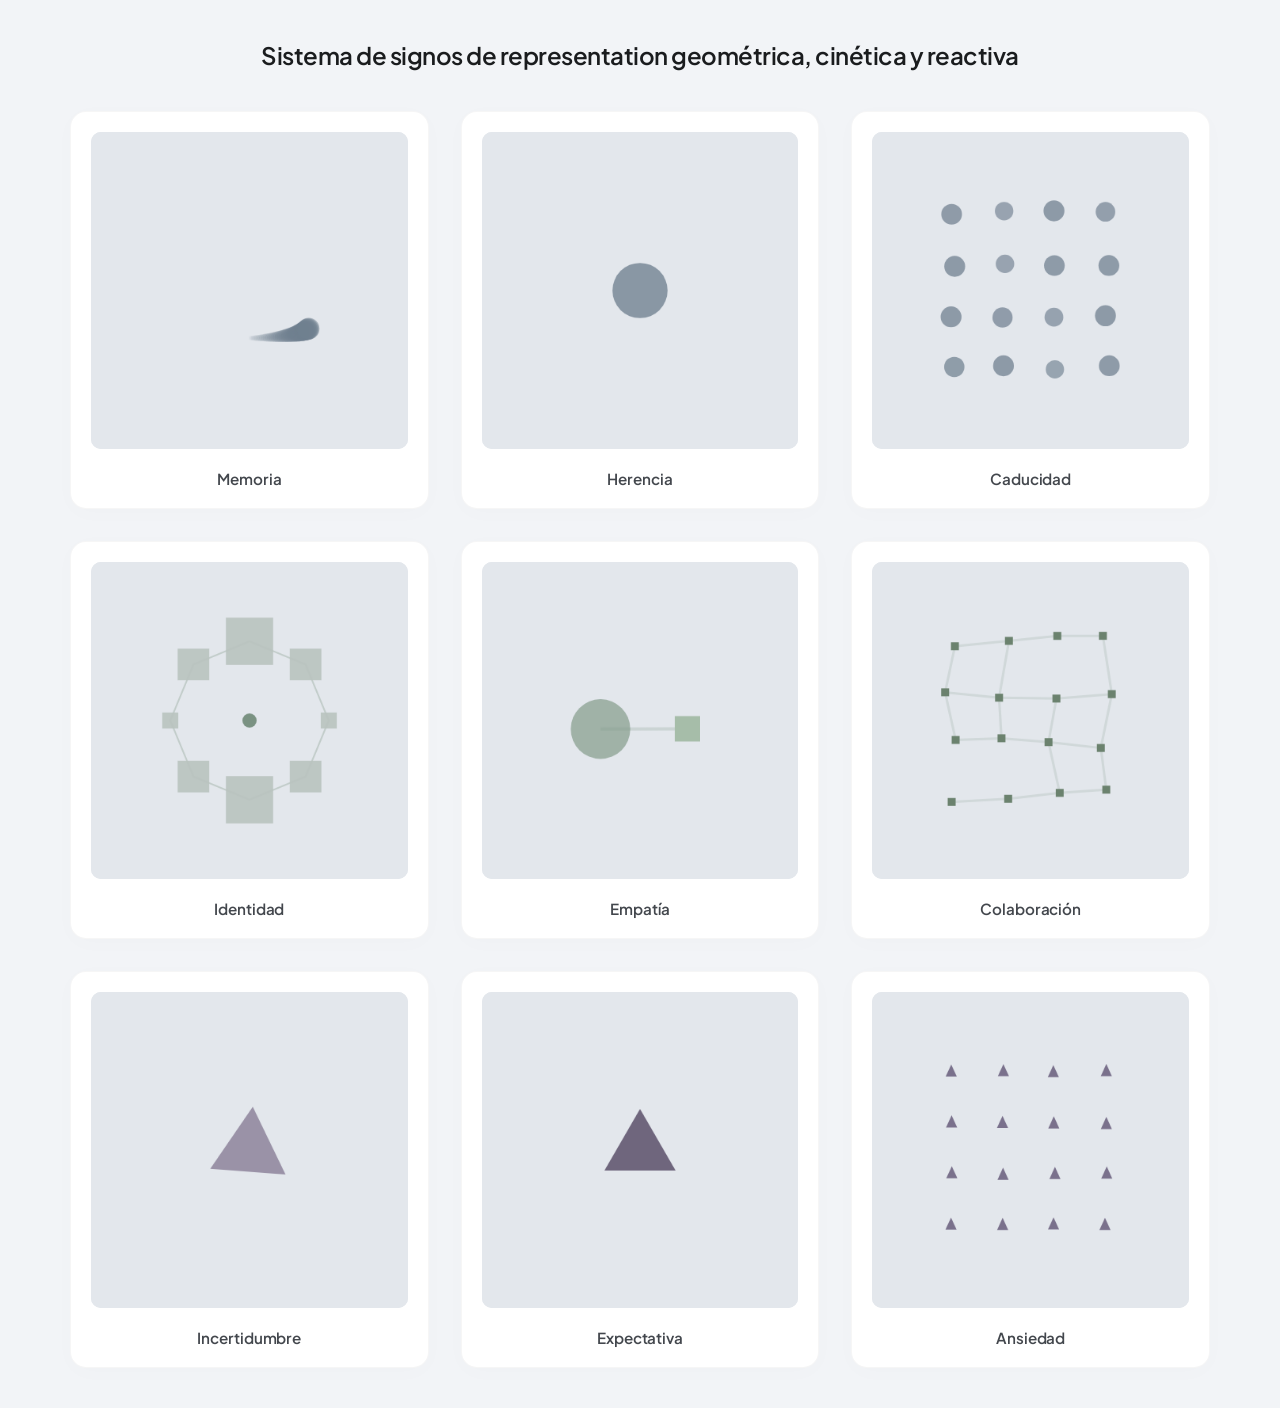
==== index.html @ e648d9f1 "Rename TP2_06-7_GRUPO4.html to index.html" ====
<!DOCTYPE html>
<html lang="es">
<head>
    <meta charset="UTF-8">
    <meta name="viewport" content="width=device-width, initial-scale=1.0">
    <title>TP2 - Sistema de Signos Reactivos</title>
    <link rel="preconnect" href="https://fonts.googleapis.com">
    <link rel="preconnect" href="https://fonts.gstatic.com" crossorigin>
    <link href="https://fonts.googleapis.com/css2?family=Plus+Jakarta+Sans:wght@400;600&display=swap" rel="stylesheet">
    <style>
        /* ==============================================================
           ZONA DE EDICIÓN CSS: COLORES DE FONDO Y DISEÑO GENERAL
           ============================================================== */
        * {
            box-sizing: border-box;
            margin: 0;
            padding: 0;
        }
        body {
            background-color: #f2f4f7; 
            color: #2e3136;
            font-family: 'Plus Jakarta Sans', sans-serif;
            display: flex;
            flex-direction: column;
            align-items: center;
            justify-content: center;
            min-height: 100vh;
            padding: 40px 20px;
        }
        header {
            text-align: center;
            margin-bottom: 40px;
            max-width: 800px;
        }
        h1 {
            font-size: 1.5rem;
            font-weight: 600;
            letter-spacing: -0.5px;
            color: #1a1c1e; 
            line-height: 1.3;
        }
        
        .system-grid {
            display: grid;
            grid-template-columns: repeat(3, 1fr);
            gap: 32px;
            max-width: 1140px;
            width: 100%;
        }
        
        .interface-card {
            background-color: #ffffff; 
            border-radius: 16px;
            padding: 20px;
            box-shadow: 0 4px 24px rgba(32, 35, 38, 0.015);
            border: 1px solid rgba(32, 35, 38, 0.04);
            display: flex;
            flex-direction: column;
            gap: 16px;
            transition: transform 0.4s cubic-bezier(0.16, 1, 0.3, 1), box-shadow 0.4s ease;
        }

        .interface-card:hover {
            transform: translateY(-4px);
            box-shadow: 0 12px 32px rgba(32, 35, 38, 0.04);
        }
        
        .canvas-container {
            width: 100%;
            aspect-ratio: 1 / 1;
            border-radius: 10px;
            overflow: hidden;
            background-color: #e3e7ec; 
            position: relative;
        }
        canvas {
            width: 100%;
            height: 100%;
            display: block;
            cursor: crosshair;
            touch-action: none; 
        }
        
        .info {
            display: flex;
            flex-direction: column;
            text-align: center;
            padding-top: 4px;
        }
        .concept-title {
            font-size: 0.95rem;
            font-weight: 600;
            color: #43474d;
            letter-spacing: -0.1px;
        }

        @media (max-width: 900px) {
            body { padding: 20px 10px; }
            header { margin-bottom: 25px; }
            h1 { font-size: 1.25rem; }
            .system-grid {
                grid-template-columns: 1fr;
                gap: 24px;
                max-width: 450px;
            }
        }
    </style>
</head>
<body>

    <header>
        <h1>Sistema de signos de representation geométrica, cinética y reactiva</h1>
    </header>

    <div class="system-grid">
        <div class="interface-card">
            <div class="canvas-container"><canvas id="canvas-memoria"></canvas></div>
            <div class="info"><span class="concept-title">Memoria</span></div>
        </div>
        <div class="interface-card">
            <div class="canvas-container"><canvas id="canvas-herencia"></canvas></div>
            <div class="info"><span class="concept-title">Herencia</span></div>
        </div>
        <div class="interface-card">
            <div class="canvas-container"><canvas id="canvas-caducidad"></canvas></div>
            <div class="info"><span class="concept-title">Caducidad</span></div>
        </div>

        <div class="interface-card">
            <div class="canvas-container"><canvas id="canvas-identidad"></canvas></div>
            <div class="info"><span class="concept-title">Identidad</span></div>
        </div>
        <div class="interface-card">
            <div class="canvas-container"><canvas id="canvas-empatia"></canvas></div>
            <div class="info"><span class="concept-title">Empatía</span></div>
        </div>
        <div class="interface-card">
            <div class="canvas-container"><canvas id="canvas-colaboracion"></canvas></div>
            <div class="info"><span class="concept-title">Colaboración</span></div>
        </div>

        <div class="interface-card">
            <div class="canvas-container"><canvas id="canvas-incertidumbre"></canvas></div>
            <div class="info"><span class="concept-title">Incertidumbre</span></div>
        </div>
        <div class="interface-card">
            <div class="canvas-container"><canvas id="canvas-expectativa"></canvas></div>
            <div class="info"><span class="concept-title">Expectativa</span></div>
        </div>
        <div class="interface-card">
            <div class="canvas-container"><canvas id="canvas-ansiedad"></canvas></div>
            <div class="info"><span class="concept-title">Ansiedad</span></div>
        </div>
    </div>

    <script>
        const lerp = (start, end, amt) => (1 - amt) * start + amt * end;

        const initCanvas = (id, drawFn, setupFn = null, customClickFn = null) => {
            const canvas = document.getElementById(id);
            const ctx = canvas.getContext('2d');
            const size = 400;
            canvas.width = size;
            canvas.height = size;

            let mouse = { x: size/2, y: size/2, targetX: size/2, targetY: size/2, isDown: false, inside: false };

            const updateCoordinates = (clientX, clientY) => {
                const rect = canvas.getBoundingClientRect();
                mouse.targetX = (clientX - rect.left) * (size / rect.width);
                mouse.targetY = (clientY - rect.top) * (size / rect.height);
            };

            canvas.addEventListener('mousemove', (e) => { updateCoordinates(e.clientX, e.clientY); mouse.inside = true; });
            canvas.addEventListener('mouseenter', () => mouse.inside = true);
            canvas.addEventListener('mouseleave', () => { mouse.inside = false; mouse.isDown = false; });
            
            canvas.addEventListener('mousedown', () => { mouse.isDown = true; if (customClickFn) customClickFn(); });
            canvas.addEventListener('mouseup', () => mouse.isDown = false);

            canvas.addEventListener('touchmove', (e) => {
                if(e.touches.length > 0) { updateCoordinates(e.touches[0].clientX, e.touches[0].clientY); mouse.inside = true; }
                if (e.cancelable) e.preventDefault(); 
            }, {passive: false});

            canvas.addEventListener('touchstart', (e) => {
                mouse.isDown = true; mouse.inside = true;
                if(e.touches.length > 0) updateCoordinates(e.touches[0].clientX, e.touches[0].clientY);
                if (customClickFn) customClickFn();
                if (e.cancelable) e.preventDefault(); 
            }, {passive: false});

            canvas.addEventListener('touchend', () => { mouse.isDown = false; mouse.inside = false; });

            if (setupFn) setupFn();

            let time = 0;
            function tick() {
                time += 0.02;
                mouse.x = lerp(mouse.x, mouse.targetX, 0.1);
                mouse.y = lerp(mouse.y, mouse.targetY, 0.1);

                ctx.fillStyle = '#e3e7ec'; 
                ctx.fillRect(0, 0, size, size);

                drawFn(ctx, size, mouse, time);
                requestAnimationFrame(tick);
            }
            tick();
        };

        const drawSolidTriangle = (ctx, x, y, r, rotation, scaleW = 1, scaleH = 1) => {
            ctx.save(); ctx.translate(x, y); ctx.rotate(rotation); ctx.beginPath();
            ctx.moveTo(0, -r * scaleH); ctx.lineTo(r * 0.866 * scaleW, r * 0.5 * scaleH); ctx.lineTo(-r * 0.866 * scaleW, r * 0.5 * scaleH);
            ctx.closePath(); ctx.fill(); ctx.restore();
        };

        // ==============================================================
        // SUBSISTEMA 1 (CÍRCULOS)
        // ==============================================================

        let memHistory = [];
        initCanvas('canvas-memoria', (ctx, size, mouse, time) => {
            let activeX = mouse.inside ? mouse.x : size/2 + Math.sin(time * 1.5) * 80;
            let activeY = mouse.inside ? mouse.y : size/2 + Math.cos(time * 0.8) * 60;
            memHistory.push({x: activeX, y: activeY, age: 0});
            memHistory.forEach((p) => {
                p.age++;
                let lifeRatio = 1 - p.age / 50;
                if (lifeRatio > 0) {
                    ctx.fillStyle = `rgba(112, 128, 144, ${lifeRatio * 0.55})`;
                    ctx.beginPath(); ctx.arc(p.x, p.y, lifeRatio * 14, 0, Math.PI * 2); ctx.fill();
                }
            });
            memHistory = memHistory.filter(p => p.age < 50);
        });

        let herenciaLayers = 1; let herenciaTimer = 600; let layerOpacities = [1, 1, 1, 1, 1, 1];
        initCanvas('canvas-herencia', (ctx, size, mouse, time) => {
            let speedFactor = mouse.inside ? 2.5 : 1;
            if (herenciaLayers > 1) {
                herenciaTimer--;
                if (herenciaTimer <= 0) {
                    let topLayerIdx = herenciaLayers - 1;
                    layerOpacities[topLayerIdx] -= 0.0166; 
                    if (layerOpacities[topLayerIdx] <= 0) { layerOpacities[topLayerIdx] = 1; herenciaLayers--; }
                }
            }
            for(let i = herenciaLayers; i > 0; i--) {
                let wavePulse = Math.sin(time * 1.5 * speedFactor + i) * 6;
                let currentRadius = 30 + (i - 1) * 26 + wavePulse;
                let currentOpacity = (0.13 * (7 - i)) * layerOpacities[i - 1];
                ctx.fillStyle = `rgba(112, 128, 144, ${Math.max(0, currentOpacity)})`;
                ctx.beginPath(); ctx.arc(size/2, size/2, Math.max(0, currentRadius), 0, Math.PI * 2); ctx.fill();
            }
        }, null, () => {
            if (herenciaLayers < 6) { layerOpacities[herenciaLayers] = 1; herenciaLayers++; }
            herenciaTimer = 600;
        });

        let cadNodes = [];
        initCanvas('canvas-caducidad', (ctx, size, mouse, time) => {
            cadNodes.forEach((p, idx) => {
                let maxBaseSize = 13; let targetSize = maxBaseSize;
                let floatX = Math.sin(time * 0.6 + p.seedX) * 2.5; let floatY = Math.cos(time * 0.5 + p.seedY) * 2.5;
                let idlePulse = Math.sin(time * 0.4 + idx) * 1.5;
                let renderX = p.ox + floatX; let renderY = p.oy + floatY;

                if (mouse.inside) {
                    let distance = Math.sqrt((mouse.x - renderX)**2 + (mouse.y - renderY)**2);
                    if (distance < 55) { targetSize = lerp(0, maxBaseSize + idlePulse, distance / 55); } 
                    else { targetSize = maxBaseSize + idlePulse; }
                } else { targetSize = maxBaseSize + idlePulse; }
                
                let isGrowing = targetSize > p.currentSize;
                p.currentSize = lerp(p.currentSize, targetSize, isGrowing ? 0.0035 : 0.2);
                
                if (p.currentSize > 0.1) {
                    ctx.fillStyle = `rgba(112, 128, 144, ${(p.currentSize / (maxBaseSize + 2)) * 0.85})`;
                    ctx.beginPath(); ctx.arc(renderX, renderY, Math.max(0, p.currentSize), 0, Math.PI * 2); ctx.fill();
                }
            });
        }, () => {
            // Modificado: Se recalcularon los offsets de inicio a 102px y espaciados de 65px para centrar el 4x4
            for(let x = 0; x < 4; x++) {
                for(let y = 0; y < 4; y++) { 
                    cadNodes.push({ ox: 102 + x * 65, oy: 102 + y * 65, currentSize: 13, seedX: Math.random() * 100, seedY: Math.random() * 100 }); 
                }
            }
        });

        // ==============================================================
        // SUBSISTEMA 2 (CUADRADOS)
        // ==============================================================

        // Tu código de Identidad se mantiene 100% idéntico a tu última versión fija
        let idCircleRadius = 9; 
        let idRingRadius = 100;
        let idLineAlpha = 0.35;
        let currentSquareSizes = [32, 32, 32, 32, 32, 32, 32, 32];

        initCanvas('canvas-identidad', (ctx, size, mouse, time) => {
            let targetRadius, targetRingRadius, targetLineAlpha;

            if (mouse.inside) {
                targetRadius = 48;         
                targetRingRadius = 88;     
                targetLineAlpha = 0.0;     
            } else {
                targetRadius = 9;          
                targetRingRadius = 100;    
                targetLineAlpha = 0.35;    
            }

            idCircleRadius = lerp(idCircleRadius, targetRadius, 0.1);
            idRingRadius = lerp(idRingRadius, targetRingRadius, 0.1);
            idLineAlpha = lerp(idLineAlpha, targetLineAlpha, 0.15);

            let nodes = [];
            for (let i = 0; i < 8; i++) {
                let angle = (i * Math.PI) / 4; 
                let nx = size / 2 + Math.cos(angle) * idRingRadius;
                let ny = size / 2 + Math.sin(angle) * idRingRadius;
                
                let targetSize = 10; 
                
                if (!mouse.inside) {
                    if (i === 2 || i === 6) {
                        targetSize = 60; 
                    } else if (i === 0 || i === 4) {
                        targetSize = 20; 
                    } else {
                        targetSize = 40; 
                    }
                }

                currentSquareSizes[i] = lerp(currentSquareSizes[i], targetSize, 0.1);
                nodes.push({ x: nx, y: ny, size: currentSquareSizes[i] });
            }

            if (idLineAlpha > 0.01) {
                ctx.strokeStyle = `rgba(132, 156, 139, ${idLineAlpha})`;
                ctx.lineWidth = 2;
                ctx.beginPath();
                ctx.moveTo(nodes[0].x, nodes[0].y);
                for (let i = 1; i < nodes.length; i++) {
                    ctx.lineTo(nodes[i].x, nodes[i].y);
                }
                ctx.closePath();
                ctx.stroke();
            }

            ctx.fillStyle = 'rgba(186, 196, 191, 0.9)';
            nodes.forEach(node => {
                ctx.fillRect(node.x - node.size / 2, node.y - node.size / 2, node.size, node.size);
            });

            ctx.fillStyle = '#7a9282';
            ctx.beginPath();
            ctx.arc(size / 2, size / 2, idCircleRadius, 0, Math.PI * 2);
            ctx.fill();
        });

        initCanvas('canvas-empatia', (ctx, size, mouse, time) => {
            let p1 = { x: 150, y: 200 + Math.sin(time)*15 }; let p2 = mouse.inside ? { x: mouse.x, y: mouse.y } : { x: 260, y: 200 + Math.cos(time)*15 };
            let d = Math.sqrt((p2.x-p1.x)**2 + (p2.y-p1.y)**2); let closeness = Math.max(0, 1 - d / 150);
            ctx.fillStyle = 'rgba(132, 156, 139, 0.25)'; 
            ctx.save(); ctx.translate(p1.x, p1.y); ctx.rotate(Math.atan2(p2.y - p1.y, p2.x - p1.x)); ctx.fillRect(0, -2, d, 4); ctx.restore();
            let radius = 35 + closeness * 10; 
            ctx.fillStyle = `rgba(132, 156, 139, ${0.6 + closeness * 0.4})`;
            if (closeness > 0.55) { ctx.fillRect(p1.x - radius, p1.y - radius, radius * 2, radius * 2); } 
            else { ctx.beginPath(); ctx.arc(p1.x, p1.y, radius, 0, Math.PI * 2); ctx.fill(); }
            ctx.fillStyle = '#a6bda9'; ctx.fillRect(p2.x - 16, p2.y - 16, 32, 32);
        });

        let cNodes = Array.from({length: 16}, (_, i) => ({
            x: 100 + (i % 4) * 65, y: 100 + Math.floor(i / 4) * 65,
            ox: 100 + (i % 4) * 65, oy: 100 + Math.floor(i / 4) * 65
        }));
        initCanvas('canvas-colaboracion', (ctx, size, mouse, time) => {
            cNodes.forEach((p, i) => {
                let autoX = p.ox + Math.sin(time + i) * 8; let autoY = p.oy + Math.cos(time + i) * 8;
                if (mouse.inside) {
                    let d = Math.sqrt((mouse.x - p.x)**2 + (mouse.y - p.y)**2);
                    if(d < 80) { p.x = lerp(p.x, mouse.x, 0.07); p.y = lerp(p.y, mouse.y, 0.07); } 
                    else { p.x = lerp(p.x, autoX, 0.1); p.y = lerp(p.y, autoY, 0.1); }
                } else { p.x = lerp(p.x, autoX, 0.1); p.y = lerp(p.y, autoY, 0.1); }
            });
            ctx.fillStyle = 'rgba(132, 156, 139, 0.2)';
            for(let i=0; i<cNodes.length; i++) {
                for(let j=i+1; j<cNodes.length; j++) {
                    let dx = cNodes[j].x - cNodes[i].x; let dy = cNodes[j].y - cNodes[i].y;
                    let d = Math.sqrt(dx*dx + dy*dy);
                    if(d < 75) {
                        ctx.save(); ctx.translate(cNodes[i].x, cNodes[i].y); ctx.rotate(Math.atan2(dy, dx));
                        ctx.fillRect(0, -1.5, d, 3); ctx.restore();
                    }
                }
            }
            cNodes.forEach(p => { ctx.fillStyle = '#6b826e'; ctx.fillRect(p.x - 5, p.y - 5, 10, 10); });
        });

        // ==============================================================
        // SUBSISTEMA 3 (TRIÁNGULOS)
        // ==============================================================

        let clones = [];
        const baseOffsets = [
            {x: -45, y: -45, rot: 0.4},  {x: 45, y: -45, rot: -0.7},
            {x: -45, y: 45, rot: 1.2},   {x: 45, y: 45, rot: -1.5},
            {x: -75, y: 0, rot: 2.1},    {x: 75, y: 0, rot: -2.4},
            {x: 0, y: -75, rot: 0.9},    {x: 0, y: 75, rot: -1.1},
            {x: -30, y: -80, rot: -0.3}, {x: 30, y: 80, rot: 1.7},
            {x: -80, y: 30, rot: -2.0},  {x: 80, y: -30, rot: 0.6},
            {x: -110, y: -40, rot: -1.4}, {x: 110, y: 40, rot: 0.8},
            {x: -40, y: -110, rot: 2.5},  {x: 40, y: 110, rot: -2.2},
            {x: -90, y: -90, rot: -0.5},  {x: 90, y: 90, rot: 1.3},
            {x: -100, y: 70, rot: -1.9},  {x: 100, y: -70, rot: 0.2},
            {x: -130, y: 0, rot: 0.5},    {x: 130, y: 0, rot: -0.9},
            {x: 0, y: -130, rot: -1.3},   {x: 0, y: 130, rot: 2.3}
        ];
        let centerPos = { x: 200, y: 200, rot: 0, opacity: 0.85 };

        initCanvas('canvas-incertidumbre', (ctx, size, mouse, time) => {
            if (clones.length === 0) {
                baseOffsets.forEach(off => {
                    clones.push({ x: size/2, y: size/2, targetX: size/2, targetY: size/2, baseRot: off.rot, currentRot: 0, scale: 1, opacity: 0 });
                });
            }

            clones.forEach((c, idx) => {
                let targetX, targetY, targetRot, targetOpa, targetScale;
                let glitchX = 0, glitchY = 0;

                if (mouse.inside) {
                    targetX = size/2 + baseOffsets[idx].x;
                    targetY = size/2 + baseOffsets[idx].y;
                    targetRot = c.baseRot + (time * 0.02 * (idx % 2 === 0 ? 1 : -1));
                    targetOpa = 0.42; 
                    targetScale = 1;

                    if (mouse.isDown && Math.random() < 0.3) {
                        glitchX = (Math.random() - 0.5) * 35;
                        glitchY = (Math.random() - 0.5) * 35;
                        targetScale = 0.35 + Math.random() * 0.95;
                        targetOpa = 0.05 + Math.random() * 0.5;
                    }
                } else {
                    targetX = size/2;
                    targetY = size/2;
                    targetRot = 0;
                    targetOpa = 0.0;
                    targetScale = 1;
                }

                c.x = lerp(c.x, targetX + glitchX, 0.12);
                c.y = lerp(c.y, targetY + glitchY, 0.12);
                c.currentRot = lerp(c.currentRot, targetRot, 0.1);
                c.opacity = lerp(c.opacity, targetOpa, 0.15);
                c.scale = lerp(c.scale, targetScale, 0.15);

                if (c.opacity > 0.01) {
                    ctx.fillStyle = `rgba(141, 132, 156, ${c.opacity})`;
                    drawSolidTriangle(ctx, c.x, c.y, 55 * c.scale, c.currentRot);
                }
            });

            let targetCenterOpa = mouse.inside ? 0.0 : 0.85;
            centerPos.opacity = lerp(centerPos.opacity, targetCenterOpa, mouse.inside ? 1.0 : 0.12);
            centerPos.rot = lerp(centerPos.rot, time * 0.12, 0.1);

            if (centerPos.opacity > 0.01) {
                ctx.fillStyle = `rgba(141, 132, 156, ${centerPos.opacity})`;
                drawSolidTriangle(ctx, size/2, size/2, 55, centerPos.rot);
            }
        });

        // 9. EXPECTATIVA (Asignado al canvas-expectativa en la posición 8)
        let expParticles = [];
        let expBaseScale = 1;
        let expTensionGrowth = 1.0; 

        initCanvas('canvas-expectativa', (ctx, size, mouse, time) => {
            let centerScale = 1;
            
            if (mouse.inside) {
                expTensionGrowth = Math.min(1.5, expTensionGrowth + 0.0018); 
                centerScale = mouse.isDown ? 1.35 : 1.0;
                
                if (Math.random() < 0.18) {
                    let angle = Math.random() * Math.PI * 2;
                    expParticles.push({ x: size/2 + Math.cos(angle) * 180, y: size/2 + Math.sin(angle) * 180, speed: mouse.isDown ? 6 : 3.2 });
                }
            } else {
                expTensionGrowth = Math.max(1.0, expTensionGrowth - 0.008);
            }
            
            expBaseScale = lerp(expBaseScale, centerScale, 0.15);

            ctx.fillStyle = 'rgba(141, 132, 156, 0.32)';
            expParticles.forEach((p) => {
                let dx = size/2 - p.x; let dy = size/2 - p.y; let d = Math.sqrt(dx*dx + dy*dy);
                if (d > 5) {
                    p.x += (dx / d) * p.speed; p.y += (dy / d) * p.speed;
                    drawSolidTriangle(ctx, p.x, p.y, 12, Math.atan2(dy, dx) + Math.PI/2, 0.25, 4.5);
                }
            });
            expParticles = expParticles.filter(p => Math.sqrt((size/2 - p.x)**2 + (size/2 - p.y)**2) > 15);

            let pulse = Math.sin(time * (mouse.inside ? 5 : 2)) * (mouse.inside ? 4 : 2);
            let finalRadius = (50 + pulse) * expBaseScale * expTensionGrowth;

            ctx.fillStyle = '#6f667d'; 
            drawSolidTriangle(ctx, size/2, size/2, finalRadius, 0);
        });

        // 8. ANSIEDAD (Asignado al canvas-ansiedad en la posición 9)
        let ansNodes = Array.from({length: 16}, (_, i) => ({
            x: 100 + (i % 4) * 65, y: 100 + Math.floor(i / 4) * 65,
            ox: 100 + (i % 4) * 65, oy: 100 + Math.floor(i / 4) * 65,
            vx: 0, vy: 0, angle: 0
        }));
        let anxietyChaosLines = [];

        initCanvas('canvas-ansiedad', (ctx, size, mouse, time) => {
            ansNodes.forEach((p, i) => {
                let targetSize, vibroX = 0, vibroY = 0;
                if (mouse.inside) {
                    p.vx += (Math.random() - 0.5) * 5; p.vy += (Math.random() - 0.5) * 5;
                    targetSize = mouse.isDown ? 7 : 14;
                    let dx = p.x - mouse.x; let dy = p.y - mouse.y;
                    let d = Math.sqrt(dx*dx + dy*dy);
                    if(d < 80) { p.vx += (dx / d) * 2.5; p.vy += (dy / d) * 2.5; }
                    p.x += p.vx; p.y += p.vy; p.vx *= 0.85; p.vy *= 0.85; p.angle += Math.sqrt(p.vx*p.vx + p.vy*p.vy) * 0.05;
                    if(p.x < 30 || p.x > size - 30) p.vx *= -1; if(p.y < 30 || p.y > size - 30) p.vy *= -1;
                } else {
                    p.x = lerp(p.x, p.ox, 0.12); p.y = lerp(p.y, p.oy, 0.12); p.vx = 0; p.vy = 0; p.angle = lerp(p.angle, 0, 0.1); targetSize = 14;
                    vibroX = (Math.random() - 0.5) * 3; vibroY = (Math.random() - 0.5) * 3;
                }
                ctx.fillStyle = '#7a718c'; ctx.save(); ctx.translate(p.x + vibroX, p.y + vibroY); ctx.rotate(p.angle); ctx.beginPath();
                ctx.moveTo(0, -targetSize * 0.6); ctx.lineTo(targetSize * 0.5, targetSize * 0.5); ctx.lineTo(-targetSize * 0.5, targetSize * 0.5);
                ctx.closePath(); ctx.fill(); ctx.restore();
            });

            if (mouse.inside) {
                if (Math.random() < 0.25) {
                    anxietyChaosLines.push({
                        x: Math.random() * size, y: Math.random() * size,
                        angle: Math.random() * Math.PI * 2,
                        speed: 8 + Math.random() * 6,
                        life: 1.0
                    });
                }
            }

            ctx.fillStyle = 'rgba(141, 132, 156, 0.25)';
            anxietyChaosLines.forEach(l => {
                l.x += Math.cos(l.angle) * l.speed;
                l.y += Math.sin(l.angle) * l.speed;
                l.life -= 0.03;
                drawSolidTriangle(ctx, l.x, l.y, 11 * l.life, l.angle + Math.PI/2, 0.28, 8.0);
            });
            anxietyChaosLines = anxietyChaosLines.filter(l => l.life > 0);
        });
    </script>
</body>
</html>
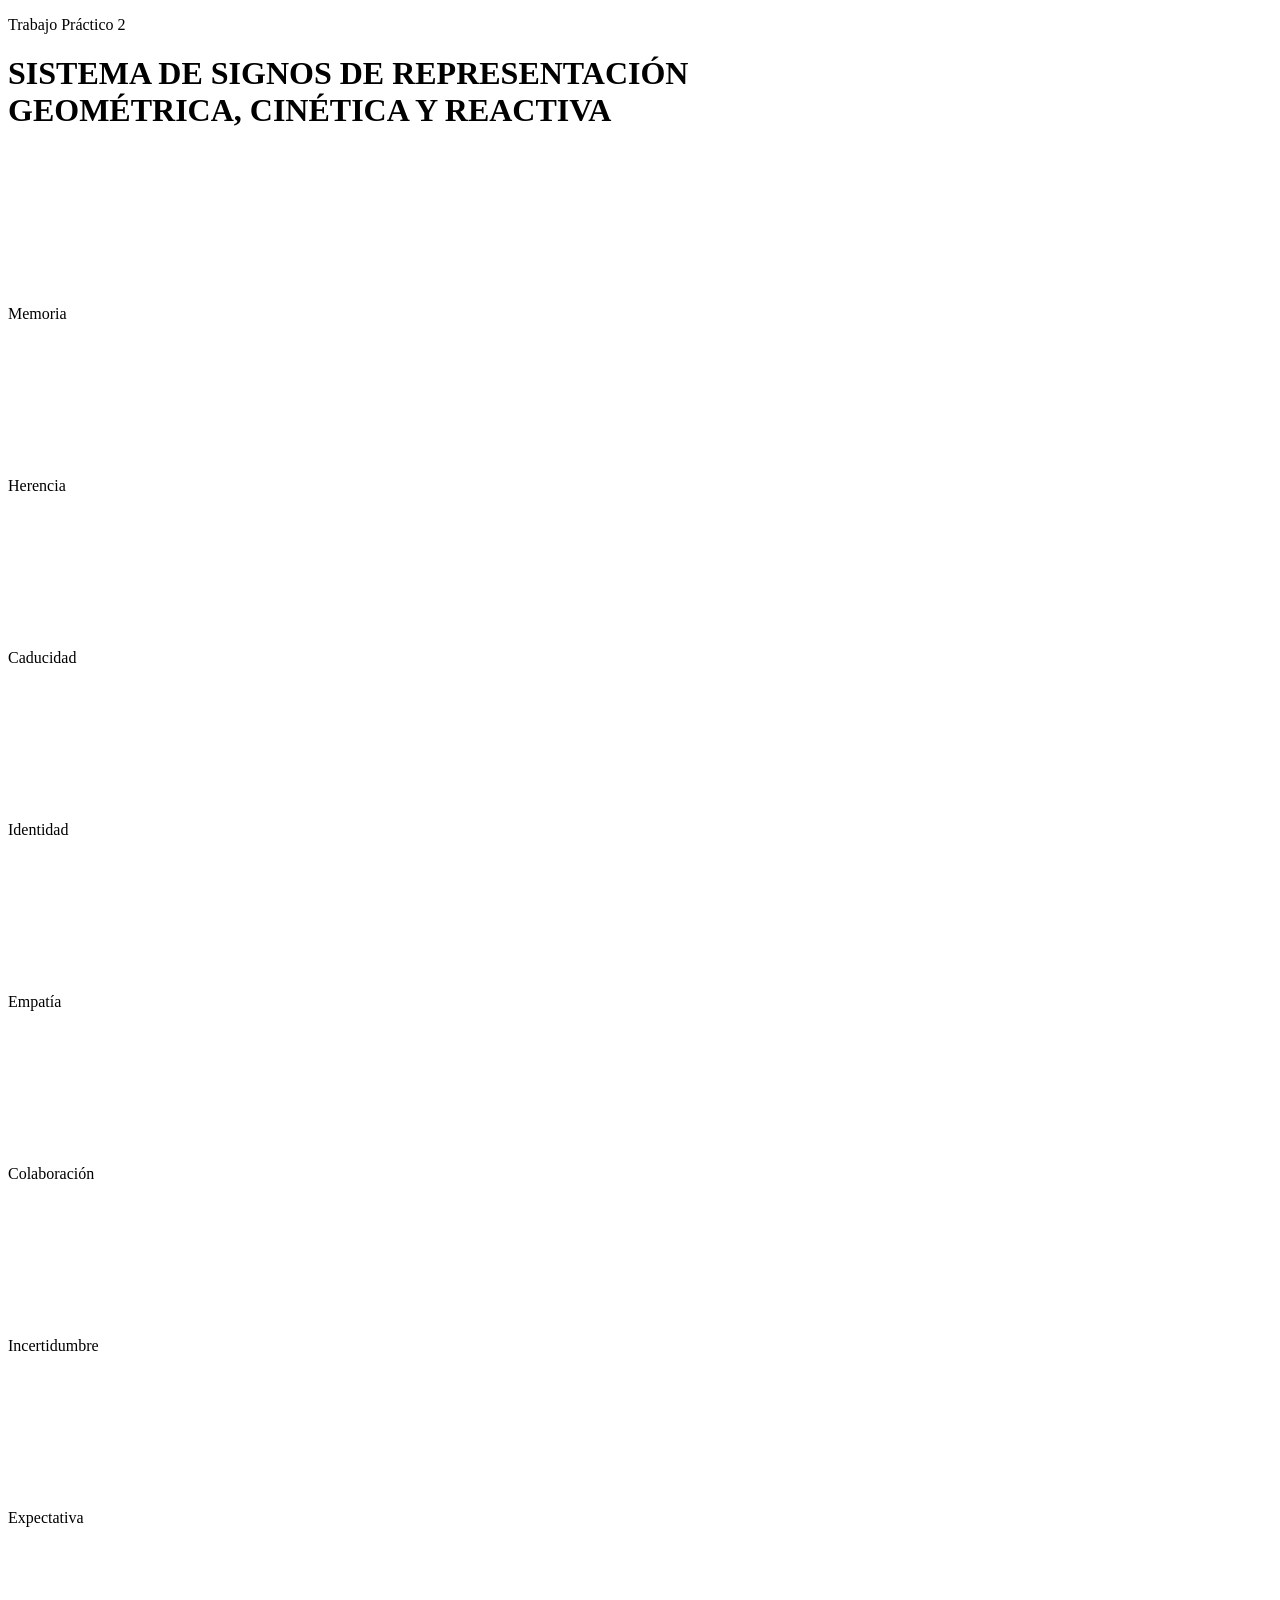
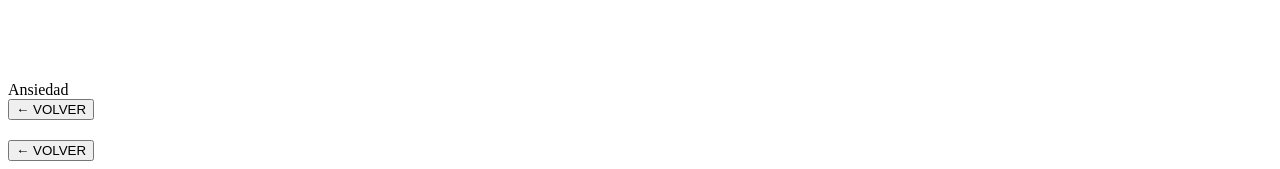
==== commit de94e6af: "Cambiar index.html Cambio de index para la clase del 24" ====
--- a/index.html
+++ b/index.html
@@ -6,113 +6,19 @@
     <title>TP2 - Sistema de Signos Reactivos</title>
     <link rel="preconnect" href="https://fonts.googleapis.com">
     <link rel="preconnect" href="https://fonts.gstatic.com" crossorigin>
-    <link href="https://fonts.googleapis.com/css2?family=Plus+Jakarta+Sans:wght@400;600&display=swap" rel="stylesheet">
-    <style>
-        /* ==============================================================
-           ZONA DE EDICIÓN CSS: COLORES DE FONDO Y DISEÑO GENERAL
-           ============================================================== */
-        * {
-            box-sizing: border-box;
-            margin: 0;
-            padding: 0;
-        }
-        body {
-            background-color: #f2f4f7; 
-            color: #2e3136;
-            font-family: 'Plus Jakarta Sans', sans-serif;
-            display: flex;
-            flex-direction: column;
-            align-items: center;
-            justify-content: center;
-            min-height: 100vh;
-            padding: 40px 20px;
-        }
-        header {
-            text-align: center;
-            margin-bottom: 40px;
-            max-width: 800px;
-        }
-        h1 {
-            font-size: 1.5rem;
-            font-weight: 600;
-            letter-spacing: -0.5px;
-            color: #1a1c1e; 
-            line-height: 1.3;
-        }
-        
-        .system-grid {
-            display: grid;
-            grid-template-columns: repeat(3, 1fr);
-            gap: 32px;
-            max-width: 1140px;
-            width: 100%;
-        }
-        
-        .interface-card {
-            background-color: #ffffff; 
-            border-radius: 16px;
-            padding: 20px;
-            box-shadow: 0 4px 24px rgba(32, 35, 38, 0.015);
-            border: 1px solid rgba(32, 35, 38, 0.04);
-            display: flex;
-            flex-direction: column;
-            gap: 16px;
-            transition: transform 0.4s cubic-bezier(0.16, 1, 0.3, 1), box-shadow 0.4s ease;
-        }
-
-        .interface-card:hover {
-            transform: translateY(-4px);
-            box-shadow: 0 12px 32px rgba(32, 35, 38, 0.04);
-        }
-        
-        .canvas-container {
-            width: 100%;
-            aspect-ratio: 1 / 1;
-            border-radius: 10px;
-            overflow: hidden;
-            background-color: #e3e7ec; 
-            position: relative;
-        }
-        canvas {
-            width: 100%;
-            height: 100%;
-            display: block;
-            cursor: crosshair;
-            touch-action: none; 
-        }
-        
-        .info {
-            display: flex;
-            flex-direction: column;
-            text-align: center;
-            padding-top: 4px;
-        }
-        .concept-title {
-            font-size: 0.95rem;
-            font-weight: 600;
-            color: #43474d;
-            letter-spacing: -0.1px;
-        }
-
-        @media (max-width: 900px) {
-            body { padding: 20px 10px; }
-            header { margin-bottom: 25px; }
-            h1 { font-size: 1.25rem; }
-            .system-grid {
-                grid-template-columns: 1fr;
-                gap: 24px;
-                max-width: 450px;
-            }
-        }
-    </style>
+    <!-- Fuente Montserrat en todos los pesos necesarios -->
+    <link href="https://fonts.googleapis.com/css2?family=Montserrat:wght@400;500;700;800;900&display=swap" rel="stylesheet">
+    <link rel="stylesheet" href="style.css">
 </head>
 <body>
 
     <header>
-        <h1>Sistema de signos de representation geométrica, cinética y reactiva</h1>
+        <p class="subtitle">Trabajo Práctico 2</p>
+        <h1>SISTEMA DE SIGNOS DE REPRESENTACIÓN<br>GEOMÉTRICA, CINÉTICA Y REACTIVA</h1>
     </header>
 
     <div class="system-grid">
+        <!-- Subsistema 1 -->
         <div class="interface-card">
             <div class="canvas-container"><canvas id="canvas-memoria"></canvas></div>
             <div class="info"><span class="concept-title">Memoria</span></div>
@@ -126,6 +32,7 @@
             <div class="info"><span class="concept-title">Caducidad</span></div>
         </div>
 
+        <!-- Subsistema 2 -->
         <div class="interface-card">
             <div class="canvas-container"><canvas id="canvas-identidad"></canvas></div>
             <div class="info"><span class="concept-title">Identidad</span></div>
@@ -139,6 +46,7 @@
             <div class="info"><span class="concept-title">Colaboración</span></div>
         </div>
 
+        <!-- Subsistema 3 -->
         <div class="interface-card">
             <div class="canvas-container"><canvas id="canvas-incertidumbre"></canvas></div>
             <div class="info"><span class="concept-title">Incertidumbre</span></div>
@@ -153,415 +61,27 @@
         </div>
     </div>
 
-    <script>
-        const lerp = (start, end, amt) => (1 - amt) * start + amt * end;
+    <!-- Vista Detalle (Overlay) -->
+    <div id="detail-overlay" class="hidden">
+        <div class="detail-content">
+            <!-- Botón de volver para PC (Arriba a la izquierda) -->
+            <button class="btn-volver desk-only">← VOLVER</button>
+            
+            <div class="detail-left">
+                <span id="detail-subsystem" class="tag"></span>
+                <h2 id="detail-title"></h2>
+                <p id="detail-desc"></p>
+            </div>
+            
+            <div class="detail-right" id="detail-canvas-container">
+                <!-- El canvas activo se va a mover acá temporalmente mediante el JS -->
+            </div>
 
-        const initCanvas = (id, drawFn, setupFn = null, customClickFn = null) => {
-            const canvas = document.getElementById(id);
-            const ctx = canvas.getContext('2d');
-            const size = 400;
-            canvas.width = size;
-            canvas.height = size;
+            <!-- Botón de volver para Celular (Abajo de todo) -->
+            <button class="btn-volver mob-only">← VOLVER</button>
+        </div>
+    </div>
 
-            let mouse = { x: size/2, y: size/2, targetX: size/2, targetY: size/2, isDown: false, inside: false };
-
-            const updateCoordinates = (clientX, clientY) => {
-                const rect = canvas.getBoundingClientRect();
-                mouse.targetX = (clientX - rect.left) * (size / rect.width);
-                mouse.targetY = (clientY - rect.top) * (size / rect.height);
-            };
-
-            canvas.addEventListener('mousemove', (e) => { updateCoordinates(e.clientX, e.clientY); mouse.inside = true; });
-            canvas.addEventListener('mouseenter', () => mouse.inside = true);
-            canvas.addEventListener('mouseleave', () => { mouse.inside = false; mouse.isDown = false; });
-            
-            canvas.addEventListener('mousedown', () => { mouse.isDown = true; if (customClickFn) customClickFn(); });
-            canvas.addEventListener('mouseup', () => mouse.isDown = false);
-
-            canvas.addEventListener('touchmove', (e) => {
-                if(e.touches.length > 0) { updateCoordinates(e.touches[0].clientX, e.touches[0].clientY); mouse.inside = true; }
-                if (e.cancelable) e.preventDefault(); 
-            }, {passive: false});
-
-            canvas.addEventListener('touchstart', (e) => {
-                mouse.isDown = true; mouse.inside = true;
-                if(e.touches.length > 0) updateCoordinates(e.touches[0].clientX, e.touches[0].clientY);
-                if (customClickFn) customClickFn();
-                if (e.cancelable) e.preventDefault(); 
-            }, {passive: false});
-
-            canvas.addEventListener('touchend', () => { mouse.isDown = false; mouse.inside = false; });
-
-            if (setupFn) setupFn();
-
-            let time = 0;
-            function tick() {
-                time += 0.02;
-                mouse.x = lerp(mouse.x, mouse.targetX, 0.1);
-                mouse.y = lerp(mouse.y, mouse.targetY, 0.1);
-
-                ctx.fillStyle = '#e3e7ec'; 
-                ctx.fillRect(0, 0, size, size);
-
-                drawFn(ctx, size, mouse, time);
-                requestAnimationFrame(tick);
-            }
-            tick();
-        };
-
-        const drawSolidTriangle = (ctx, x, y, r, rotation, scaleW = 1, scaleH = 1) => {
-            ctx.save(); ctx.translate(x, y); ctx.rotate(rotation); ctx.beginPath();
-            ctx.moveTo(0, -r * scaleH); ctx.lineTo(r * 0.866 * scaleW, r * 0.5 * scaleH); ctx.lineTo(-r * 0.866 * scaleW, r * 0.5 * scaleH);
-            ctx.closePath(); ctx.fill(); ctx.restore();
-        };
-
-        // ==============================================================
-        // SUBSISTEMA 1 (CÍRCULOS)
-        // ==============================================================
-
-        let memHistory = [];
-        initCanvas('canvas-memoria', (ctx, size, mouse, time) => {
-            let activeX = mouse.inside ? mouse.x : size/2 + Math.sin(time * 1.5) * 80;
-            let activeY = mouse.inside ? mouse.y : size/2 + Math.cos(time * 0.8) * 60;
-            memHistory.push({x: activeX, y: activeY, age: 0});
-            memHistory.forEach((p) => {
-                p.age++;
-                let lifeRatio = 1 - p.age / 50;
-                if (lifeRatio > 0) {
-                    ctx.fillStyle = `rgba(112, 128, 144, ${lifeRatio * 0.55})`;
-                    ctx.beginPath(); ctx.arc(p.x, p.y, lifeRatio * 14, 0, Math.PI * 2); ctx.fill();
-                }
-            });
-            memHistory = memHistory.filter(p => p.age < 50);
-        });
-
-        let herenciaLayers = 1; let herenciaTimer = 600; let layerOpacities = [1, 1, 1, 1, 1, 1];
-        initCanvas('canvas-herencia', (ctx, size, mouse, time) => {
-            let speedFactor = mouse.inside ? 2.5 : 1;
-            if (herenciaLayers > 1) {
-                herenciaTimer--;
-                if (herenciaTimer <= 0) {
-                    let topLayerIdx = herenciaLayers - 1;
-                    layerOpacities[topLayerIdx] -= 0.0166; 
-                    if (layerOpacities[topLayerIdx] <= 0) { layerOpacities[topLayerIdx] = 1; herenciaLayers--; }
-                }
-            }
-            for(let i = herenciaLayers; i > 0; i--) {
-                let wavePulse = Math.sin(time * 1.5 * speedFactor + i) * 6;
-                let currentRadius = 30 + (i - 1) * 26 + wavePulse;
-                let currentOpacity = (0.13 * (7 - i)) * layerOpacities[i - 1];
-                ctx.fillStyle = `rgba(112, 128, 144, ${Math.max(0, currentOpacity)})`;
-                ctx.beginPath(); ctx.arc(size/2, size/2, Math.max(0, currentRadius), 0, Math.PI * 2); ctx.fill();
-            }
-        }, null, () => {
-            if (herenciaLayers < 6) { layerOpacities[herenciaLayers] = 1; herenciaLayers++; }
-            herenciaTimer = 600;
-        });
-
-        let cadNodes = [];
-        initCanvas('canvas-caducidad', (ctx, size, mouse, time) => {
-            cadNodes.forEach((p, idx) => {
-                let maxBaseSize = 13; let targetSize = maxBaseSize;
-                let floatX = Math.sin(time * 0.6 + p.seedX) * 2.5; let floatY = Math.cos(time * 0.5 + p.seedY) * 2.5;
-                let idlePulse = Math.sin(time * 0.4 + idx) * 1.5;
-                let renderX = p.ox + floatX; let renderY = p.oy + floatY;
-
-                if (mouse.inside) {
-                    let distance = Math.sqrt((mouse.x - renderX)**2 + (mouse.y - renderY)**2);
-                    if (distance < 55) { targetSize = lerp(0, maxBaseSize + idlePulse, distance / 55); } 
-                    else { targetSize = maxBaseSize + idlePulse; }
-                } else { targetSize = maxBaseSize + idlePulse; }
-                
-                let isGrowing = targetSize > p.currentSize;
-                p.currentSize = lerp(p.currentSize, targetSize, isGrowing ? 0.0035 : 0.2);
-                
-                if (p.currentSize > 0.1) {
-                    ctx.fillStyle = `rgba(112, 128, 144, ${(p.currentSize / (maxBaseSize + 2)) * 0.85})`;
-                    ctx.beginPath(); ctx.arc(renderX, renderY, Math.max(0, p.currentSize), 0, Math.PI * 2); ctx.fill();
-                }
-            });
-        }, () => {
-            // Modificado: Se recalcularon los offsets de inicio a 102px y espaciados de 65px para centrar el 4x4
-            for(let x = 0; x < 4; x++) {
-                for(let y = 0; y < 4; y++) { 
-                    cadNodes.push({ ox: 102 + x * 65, oy: 102 + y * 65, currentSize: 13, seedX: Math.random() * 100, seedY: Math.random() * 100 }); 
-                }
-            }
-        });
-
-        // ==============================================================
-        // SUBSISTEMA 2 (CUADRADOS)
-        // ==============================================================
-
-        // Tu código de Identidad se mantiene 100% idéntico a tu última versión fija
-        let idCircleRadius = 9; 
-        let idRingRadius = 100;
-        let idLineAlpha = 0.35;
-        let currentSquareSizes = [32, 32, 32, 32, 32, 32, 32, 32];
-
-        initCanvas('canvas-identidad', (ctx, size, mouse, time) => {
-            let targetRadius, targetRingRadius, targetLineAlpha;
-
-            if (mouse.inside) {
-                targetRadius = 48;         
-                targetRingRadius = 88;     
-                targetLineAlpha = 0.0;     
-            } else {
-                targetRadius = 9;          
-                targetRingRadius = 100;    
-                targetLineAlpha = 0.35;    
-            }
-
-            idCircleRadius = lerp(idCircleRadius, targetRadius, 0.1);
-            idRingRadius = lerp(idRingRadius, targetRingRadius, 0.1);
-            idLineAlpha = lerp(idLineAlpha, targetLineAlpha, 0.15);
-
-            let nodes = [];
-            for (let i = 0; i < 8; i++) {
-                let angle = (i * Math.PI) / 4; 
-                let nx = size / 2 + Math.cos(angle) * idRingRadius;
-                let ny = size / 2 + Math.sin(angle) * idRingRadius;
-                
-                let targetSize = 10; 
-                
-                if (!mouse.inside) {
-                    if (i === 2 || i === 6) {
-                        targetSize = 60; 
-                    } else if (i === 0 || i === 4) {
-                        targetSize = 20; 
-                    } else {
-                        targetSize = 40; 
-                    }
-                }
-
-                currentSquareSizes[i] = lerp(currentSquareSizes[i], targetSize, 0.1);
-                nodes.push({ x: nx, y: ny, size: currentSquareSizes[i] });
-            }
-
-            if (idLineAlpha > 0.01) {
-                ctx.strokeStyle = `rgba(132, 156, 139, ${idLineAlpha})`;
-                ctx.lineWidth = 2;
-                ctx.beginPath();
-                ctx.moveTo(nodes[0].x, nodes[0].y);
-                for (let i = 1; i < nodes.length; i++) {
-                    ctx.lineTo(nodes[i].x, nodes[i].y);
-                }
-                ctx.closePath();
-                ctx.stroke();
-            }
-
-            ctx.fillStyle = 'rgba(186, 196, 191, 0.9)';
-            nodes.forEach(node => {
-                ctx.fillRect(node.x - node.size / 2, node.y - node.size / 2, node.size, node.size);
-            });
-
-            ctx.fillStyle = '#7a9282';
-            ctx.beginPath();
-            ctx.arc(size / 2, size / 2, idCircleRadius, 0, Math.PI * 2);
-            ctx.fill();
-        });
-
-        initCanvas('canvas-empatia', (ctx, size, mouse, time) => {
-            let p1 = { x: 150, y: 200 + Math.sin(time)*15 }; let p2 = mouse.inside ? { x: mouse.x, y: mouse.y } : { x: 260, y: 200 + Math.cos(time)*15 };
-            let d = Math.sqrt((p2.x-p1.x)**2 + (p2.y-p1.y)**2); let closeness = Math.max(0, 1 - d / 150);
-            ctx.fillStyle = 'rgba(132, 156, 139, 0.25)'; 
-            ctx.save(); ctx.translate(p1.x, p1.y); ctx.rotate(Math.atan2(p2.y - p1.y, p2.x - p1.x)); ctx.fillRect(0, -2, d, 4); ctx.restore();
-            let radius = 35 + closeness * 10; 
-            ctx.fillStyle = `rgba(132, 156, 139, ${0.6 + closeness * 0.4})`;
-            if (closeness > 0.55) { ctx.fillRect(p1.x - radius, p1.y - radius, radius * 2, radius * 2); } 
-            else { ctx.beginPath(); ctx.arc(p1.x, p1.y, radius, 0, Math.PI * 2); ctx.fill(); }
-            ctx.fillStyle = '#a6bda9'; ctx.fillRect(p2.x - 16, p2.y - 16, 32, 32);
-        });
-
-        let cNodes = Array.from({length: 16}, (_, i) => ({
-            x: 100 + (i % 4) * 65, y: 100 + Math.floor(i / 4) * 65,
-            ox: 100 + (i % 4) * 65, oy: 100 + Math.floor(i / 4) * 65
-        }));
-        initCanvas('canvas-colaboracion', (ctx, size, mouse, time) => {
-            cNodes.forEach((p, i) => {
-                let autoX = p.ox + Math.sin(time + i) * 8; let autoY = p.oy + Math.cos(time + i) * 8;
-                if (mouse.inside) {
-                    let d = Math.sqrt((mouse.x - p.x)**2 + (mouse.y - p.y)**2);
-                    if(d < 80) { p.x = lerp(p.x, mouse.x, 0.07); p.y = lerp(p.y, mouse.y, 0.07); } 
-                    else { p.x = lerp(p.x, autoX, 0.1); p.y = lerp(p.y, autoY, 0.1); }
-                } else { p.x = lerp(p.x, autoX, 0.1); p.y = lerp(p.y, autoY, 0.1); }
-            });
-            ctx.fillStyle = 'rgba(132, 156, 139, 0.2)';
-            for(let i=0; i<cNodes.length; i++) {
-                for(let j=i+1; j<cNodes.length; j++) {
-                    let dx = cNodes[j].x - cNodes[i].x; let dy = cNodes[j].y - cNodes[i].y;
-                    let d = Math.sqrt(dx*dx + dy*dy);
-                    if(d < 75) {
-                        ctx.save(); ctx.translate(cNodes[i].x, cNodes[i].y); ctx.rotate(Math.atan2(dy, dx));
-                        ctx.fillRect(0, -1.5, d, 3); ctx.restore();
-                    }
-                }
-            }
-            cNodes.forEach(p => { ctx.fillStyle = '#6b826e'; ctx.fillRect(p.x - 5, p.y - 5, 10, 10); });
-        });
-
-        // ==============================================================
-        // SUBSISTEMA 3 (TRIÁNGULOS)
-        // ==============================================================
-
-        let clones = [];
-        const baseOffsets = [
-            {x: -45, y: -45, rot: 0.4},  {x: 45, y: -45, rot: -0.7},
-            {x: -45, y: 45, rot: 1.2},   {x: 45, y: 45, rot: -1.5},
-            {x: -75, y: 0, rot: 2.1},    {x: 75, y: 0, rot: -2.4},
-            {x: 0, y: -75, rot: 0.9},    {x: 0, y: 75, rot: -1.1},
-            {x: -30, y: -80, rot: -0.3}, {x: 30, y: 80, rot: 1.7},
-            {x: -80, y: 30, rot: -2.0},  {x: 80, y: -30, rot: 0.6},
-            {x: -110, y: -40, rot: -1.4}, {x: 110, y: 40, rot: 0.8},
-            {x: -40, y: -110, rot: 2.5},  {x: 40, y: 110, rot: -2.2},
-            {x: -90, y: -90, rot: -0.5},  {x: 90, y: 90, rot: 1.3},
-            {x: -100, y: 70, rot: -1.9},  {x: 100, y: -70, rot: 0.2},
-            {x: -130, y: 0, rot: 0.5},    {x: 130, y: 0, rot: -0.9},
-            {x: 0, y: -130, rot: -1.3},   {x: 0, y: 130, rot: 2.3}
-        ];
-        let centerPos = { x: 200, y: 200, rot: 0, opacity: 0.85 };
-
-        initCanvas('canvas-incertidumbre', (ctx, size, mouse, time) => {
-            if (clones.length === 0) {
-                baseOffsets.forEach(off => {
-                    clones.push({ x: size/2, y: size/2, targetX: size/2, targetY: size/2, baseRot: off.rot, currentRot: 0, scale: 1, opacity: 0 });
-                });
-            }
-
-            clones.forEach((c, idx) => {
-                let targetX, targetY, targetRot, targetOpa, targetScale;
-                let glitchX = 0, glitchY = 0;
-
-                if (mouse.inside) {
-                    targetX = size/2 + baseOffsets[idx].x;
-                    targetY = size/2 + baseOffsets[idx].y;
-                    targetRot = c.baseRot + (time * 0.02 * (idx % 2 === 0 ? 1 : -1));
-                    targetOpa = 0.42; 
-                    targetScale = 1;
-
-                    if (mouse.isDown && Math.random() < 0.3) {
-                        glitchX = (Math.random() - 0.5) * 35;
-                        glitchY = (Math.random() - 0.5) * 35;
-                        targetScale = 0.35 + Math.random() * 0.95;
-                        targetOpa = 0.05 + Math.random() * 0.5;
-                    }
-                } else {
-                    targetX = size/2;
-                    targetY = size/2;
-                    targetRot = 0;
-                    targetOpa = 0.0;
-                    targetScale = 1;
-                }
-
-                c.x = lerp(c.x, targetX + glitchX, 0.12);
-                c.y = lerp(c.y, targetY + glitchY, 0.12);
-                c.currentRot = lerp(c.currentRot, targetRot, 0.1);
-                c.opacity = lerp(c.opacity, targetOpa, 0.15);
-                c.scale = lerp(c.scale, targetScale, 0.15);
-
-                if (c.opacity > 0.01) {
-                    ctx.fillStyle = `rgba(141, 132, 156, ${c.opacity})`;
-                    drawSolidTriangle(ctx, c.x, c.y, 55 * c.scale, c.currentRot);
-                }
-            });
-
-            let targetCenterOpa = mouse.inside ? 0.0 : 0.85;
-            centerPos.opacity = lerp(centerPos.opacity, targetCenterOpa, mouse.inside ? 1.0 : 0.12);
-            centerPos.rot = lerp(centerPos.rot, time * 0.12, 0.1);
-
-            if (centerPos.opacity > 0.01) {
-                ctx.fillStyle = `rgba(141, 132, 156, ${centerPos.opacity})`;
-                drawSolidTriangle(ctx, size/2, size/2, 55, centerPos.rot);
-            }
-        });
-
-        // 9. EXPECTATIVA (Asignado al canvas-expectativa en la posición 8)
-        let expParticles = [];
-        let expBaseScale = 1;
-        let expTensionGrowth = 1.0; 
-
-        initCanvas('canvas-expectativa', (ctx, size, mouse, time) => {
-            let centerScale = 1;
-            
-            if (mouse.inside) {
-                expTensionGrowth = Math.min(1.5, expTensionGrowth + 0.0018); 
-                centerScale = mouse.isDown ? 1.35 : 1.0;
-                
-                if (Math.random() < 0.18) {
-                    let angle = Math.random() * Math.PI * 2;
-                    expParticles.push({ x: size/2 + Math.cos(angle) * 180, y: size/2 + Math.sin(angle) * 180, speed: mouse.isDown ? 6 : 3.2 });
-                }
-            } else {
-                expTensionGrowth = Math.max(1.0, expTensionGrowth - 0.008);
-            }
-            
-            expBaseScale = lerp(expBaseScale, centerScale, 0.15);
-
-            ctx.fillStyle = 'rgba(141, 132, 156, 0.32)';
-            expParticles.forEach((p) => {
-                let dx = size/2 - p.x; let dy = size/2 - p.y; let d = Math.sqrt(dx*dx + dy*dy);
-                if (d > 5) {
-                    p.x += (dx / d) * p.speed; p.y += (dy / d) * p.speed;
-                    drawSolidTriangle(ctx, p.x, p.y, 12, Math.atan2(dy, dx) + Math.PI/2, 0.25, 4.5);
-                }
-            });
-            expParticles = expParticles.filter(p => Math.sqrt((size/2 - p.x)**2 + (size/2 - p.y)**2) > 15);
-
-            let pulse = Math.sin(time * (mouse.inside ? 5 : 2)) * (mouse.inside ? 4 : 2);
-            let finalRadius = (50 + pulse) * expBaseScale * expTensionGrowth;
-
-            ctx.fillStyle = '#6f667d'; 
-            drawSolidTriangle(ctx, size/2, size/2, finalRadius, 0);
-        });
-
-        // 8. ANSIEDAD (Asignado al canvas-ansiedad en la posición 9)
-        let ansNodes = Array.from({length: 16}, (_, i) => ({
-            x: 100 + (i % 4) * 65, y: 100 + Math.floor(i / 4) * 65,
-            ox: 100 + (i % 4) * 65, oy: 100 + Math.floor(i / 4) * 65,
-            vx: 0, vy: 0, angle: 0
-        }));
-        let anxietyChaosLines = [];
-
-        initCanvas('canvas-ansiedad', (ctx, size, mouse, time) => {
-            ansNodes.forEach((p, i) => {
-                let targetSize, vibroX = 0, vibroY = 0;
-                if (mouse.inside) {
-                    p.vx += (Math.random() - 0.5) * 5; p.vy += (Math.random() - 0.5) * 5;
-                    targetSize = mouse.isDown ? 7 : 14;
-                    let dx = p.x - mouse.x; let dy = p.y - mouse.y;
-                    let d = Math.sqrt(dx*dx + dy*dy);
-                    if(d < 80) { p.vx += (dx / d) * 2.5; p.vy += (dy / d) * 2.5; }
-                    p.x += p.vx; p.y += p.vy; p.vx *= 0.85; p.vy *= 0.85; p.angle += Math.sqrt(p.vx*p.vx + p.vy*p.vy) * 0.05;
-                    if(p.x < 30 || p.x > size - 30) p.vx *= -1; if(p.y < 30 || p.y > size - 30) p.vy *= -1;
-                } else {
-                    p.x = lerp(p.x, p.ox, 0.12); p.y = lerp(p.y, p.oy, 0.12); p.vx = 0; p.vy = 0; p.angle = lerp(p.angle, 0, 0.1); targetSize = 14;
-                    vibroX = (Math.random() - 0.5) * 3; vibroY = (Math.random() - 0.5) * 3;
-                }
-                ctx.fillStyle = '#7a718c'; ctx.save(); ctx.translate(p.x + vibroX, p.y + vibroY); ctx.rotate(p.angle); ctx.beginPath();
-                ctx.moveTo(0, -targetSize * 0.6); ctx.lineTo(targetSize * 0.5, targetSize * 0.5); ctx.lineTo(-targetSize * 0.5, targetSize * 0.5);
-                ctx.closePath(); ctx.fill(); ctx.restore();
-            });
-
-            if (mouse.inside) {
-                if (Math.random() < 0.25) {
-                    anxietyChaosLines.push({
-                        x: Math.random() * size, y: Math.random() * size,
-                        angle: Math.random() * Math.PI * 2,
-                        speed: 8 + Math.random() * 6,
-                        life: 1.0
-                    });
-                }
-            }
-
-            ctx.fillStyle = 'rgba(141, 132, 156, 0.25)';
-            anxietyChaosLines.forEach(l => {
-                l.x += Math.cos(l.angle) * l.speed;
-                l.y += Math.sin(l.angle) * l.speed;
-                l.life -= 0.03;
-                drawSolidTriangle(ctx, l.x, l.y, 11 * l.life, l.angle + Math.PI/2, 0.28, 8.0);
-            });
-            anxietyChaosLines = anxietyChaosLines.filter(l => l.life > 0);
-        });
-    </script>
+    <script src="script.js"></script>
 </body>
 </html>
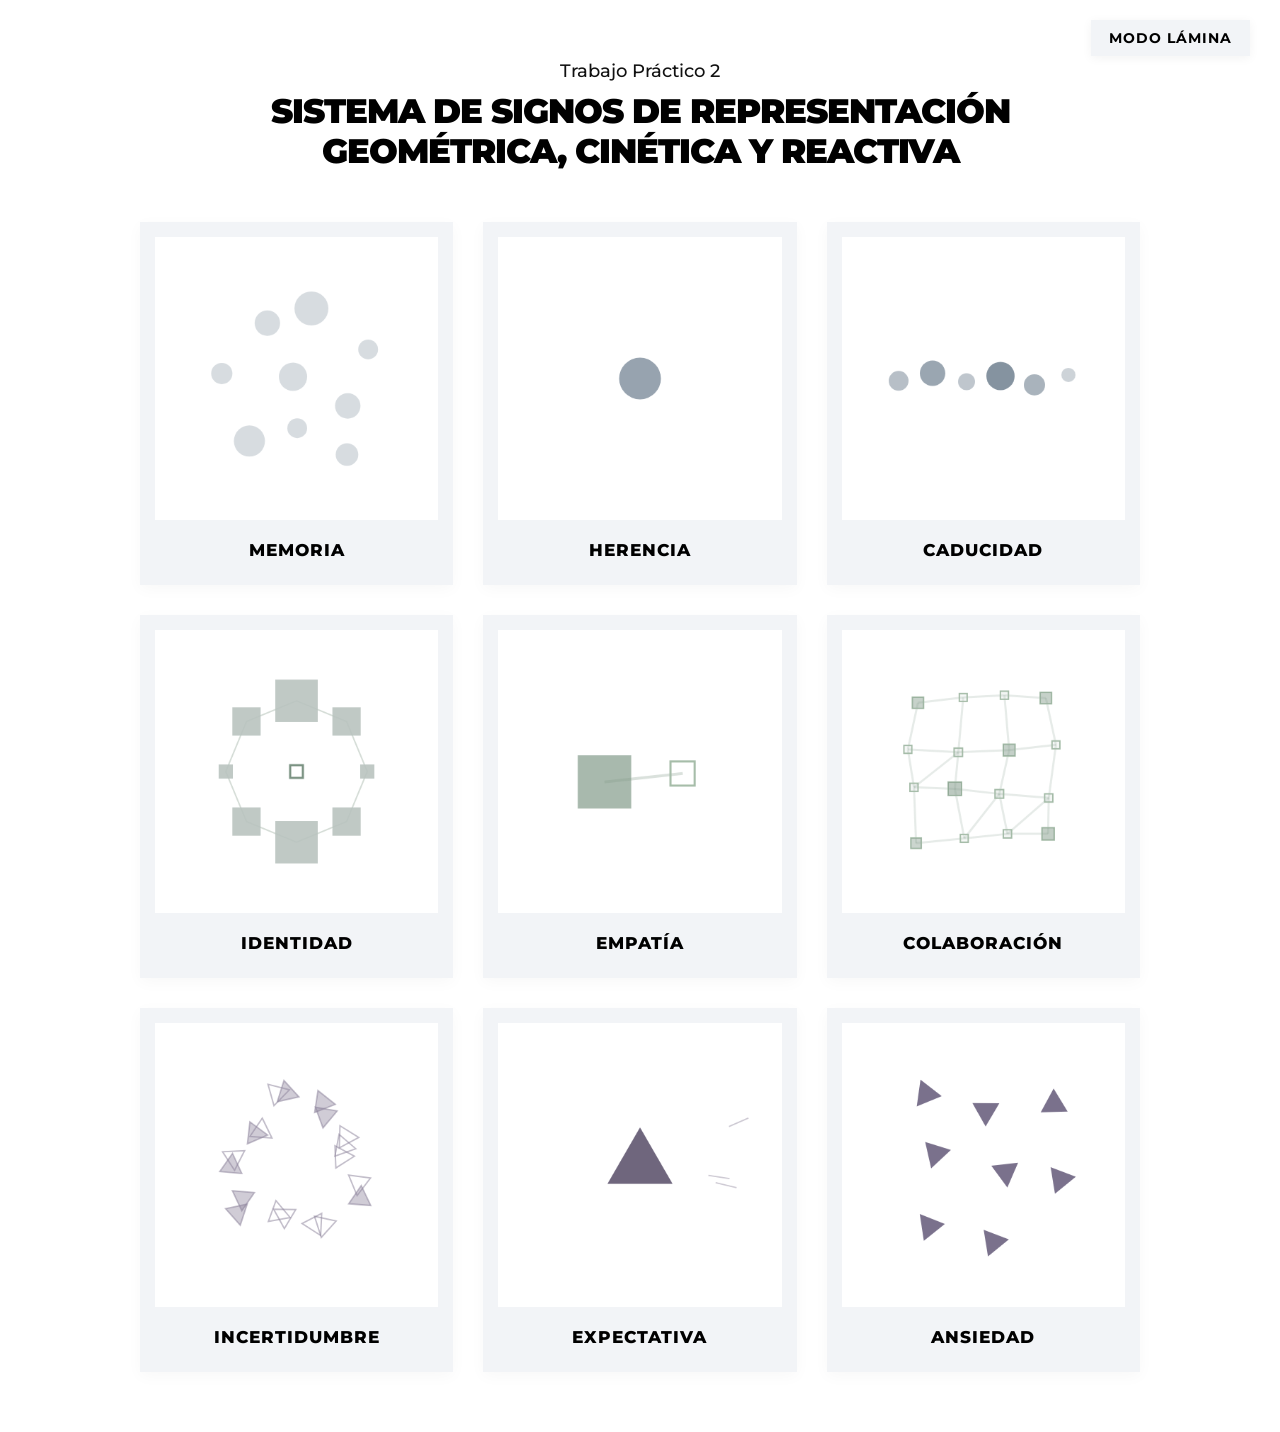
==== commit 2def6730: "Update index.html agregar botón de lamina" ====
--- a/index.html
+++ b/index.html
@@ -1,5 +1,6 @@
 <!DOCTYPE html>
 <html lang="es">
+
 <head>
     <meta charset="UTF-8">
     <meta name="viewport" content="width=device-width, initial-scale=1.0">
@@ -7,10 +8,14 @@
     <link rel="preconnect" href="https://fonts.googleapis.com">
     <link rel="preconnect" href="https://fonts.gstatic.com" crossorigin>
     <!-- Fuente Montserrat en todos los pesos necesarios -->
-    <link href="https://fonts.googleapis.com/css2?family=Montserrat:wght@400;500;700;800;900&display=swap" rel="stylesheet">
+    <link href="https://fonts.googleapis.com/css2?family=Montserrat:wght@400;500;700;800;900&display=swap"
+        rel="stylesheet">
     <link rel="stylesheet" href="style.css">
 </head>
+
 <body>
+    <!-- Botón de Modo Lámina (Solo PC) -->
+    <button id="btn-fullscreen-grid" class="desk-only">MODO LÁMINA</button>
 
     <header>
         <p class="subtitle">Trabajo Práctico 2</p>
@@ -66,13 +71,13 @@
         <div class="detail-content">
             <!-- Botón de volver para PC (Arriba a la izquierda) -->
             <button class="btn-volver desk-only">← VOLVER</button>
-            
+
             <div class="detail-left">
                 <span id="detail-subsystem" class="tag"></span>
                 <h2 id="detail-title"></h2>
                 <p id="detail-desc"></p>
             </div>
-            
+
             <div class="detail-right" id="detail-canvas-container">
                 <!-- El canvas activo se va a mover acá temporalmente mediante el JS -->
             </div>
@@ -84,4 +89,5 @@
 
     <script src="script.js"></script>
 </body>
+
 </html>
--- a/style.css
+++ b/style.css
@@ -0,0 +1,310 @@
+* { box-sizing: border-box; margin: 0; padding: 0; }
+
+body {
+    background-color: #fff; 
+    color: #000;
+    font-family: 'Montserrat', sans-serif;
+    display: flex;
+    flex-direction: column;
+    align-items: center;
+    min-height: 100vh;
+    padding: 60px 20px;
+    overflow-x: hidden;
+}
+
+/* --- CABECERA --- */
+header {
+    text-align: center;
+    margin-bottom: 50px;
+    max-width: 900px;
+}
+
+.subtitle {
+    font-size: 1.1rem;
+    font-weight: 500;
+    margin-bottom: 10px;
+    color: #111;
+}
+
+h1 {
+    font-size: 2.1rem;
+    font-weight: 900;
+    text-transform: uppercase;
+    letter-spacing: -1px;
+    line-height: 1.2;
+}
+
+/* --- GRILLA PRINCIPAL --- */
+.system-grid {
+    display: grid;
+    grid-template-columns: repeat(3, 1fr);
+    gap: 30px;
+    max-width: 1000px;
+    width: 100%;
+}
+
+/* Tarjetas tipo Polaroid */
+.interface-card {
+    background-color: #F2F4F7;
+    padding: 15px 15px 25px 15px; 
+    box-shadow: 0 4px 15px rgba(0,0,0,0.03); 
+    display: flex;
+    flex-direction: column;
+    gap: 20px;
+    cursor: pointer;
+    transition: transform 0.3s ease, box-shadow 0.3s ease;
+}
+
+.interface-card:hover {
+    transform: translateY(-5px);
+    box-shadow: 0 10px 25px rgba(0,0,0,0.08);
+}
+
+.canvas-container {
+    width: 100%;
+    aspect-ratio: 1 / 1;
+    background-color: #fff; 
+    position: relative;
+    overflow: hidden;
+    pointer-events: none; 
+}
+
+.canvas-container canvas {
+    width: 100%;
+    height: 100%;
+    display: block;
+}
+
+.info { text-align: center; }
+
+.concept-title {
+    font-size: 1.05rem;
+    font-weight: 800;
+    text-transform: uppercase;
+    letter-spacing: 1px;
+}
+
+/* --- VISTA DETALLE (OVERLAY) --- */
+#detail-overlay {
+    position: fixed;
+    top: 0; left: 0;
+    width: 100vw; height: 100vh;
+    background: #fff; 
+    z-index: 1000;
+    display: block; 
+    opacity: 0;
+    pointer-events: none;
+    transition: opacity 0.4s ease;
+    overflow-y: auto; 
+    -webkit-overflow-scrolling: touch; 
+}
+
+#detail-overlay.active {
+    opacity: 1;
+    pointer-events: auto;
+}
+
+.detail-content {
+    width: 100%;
+    max-width: 1200px; 
+    margin: 0 auto;
+    display: flex;
+    flex-direction: row;
+    position: relative;
+    min-height: 100%;
+}
+
+/* Clases utilitarias para el botón responsive */
+.desk-only { display: block; }
+.mob-only { display: none; }
+
+.btn-volver {
+    background: transparent;
+    color: #000;
+    border: none;
+    font-family: 'Montserrat', sans-serif;
+    font-weight: 600;
+    font-size: 0.95rem;
+    cursor: pointer;
+    letter-spacing: 1px;
+    z-index: 1010;
+    transition: transform 0.2s ease;
+}
+
+.btn-volver:hover { transform: translateX(-4px); }
+
+/* Ubicación del botón en PC */
+.btn-volver.desk-only {
+    position: absolute;
+    top: 60px; 
+    left: 30px; 
+}
+
+/* Panel Izquierdo (Texto) */
+.detail-left {
+    width: 45%;
+    padding: 130px 40px 80px 30px; 
+    display: flex;
+    flex-direction: column;
+    justify-content: center;
+    align-items: flex-start;
+}
+
+.tag {
+    color: #fff; 
+    padding: 6px 14px;
+    font-weight: 600;
+    font-size: 0.8rem;
+    margin-bottom: 20px;
+}
+
+#detail-title {
+    font-size: 2.8rem; 
+    font-weight: 900;
+    text-transform: uppercase;
+    margin-bottom: 20px;
+    line-height: 1.1;
+    letter-spacing: -1px;
+}
+
+#detail-desc {
+    font-size: 1.05rem; 
+    line-height: 1.6;
+    font-weight: 500;
+    max-width: 95%;
+}
+
+/* Panel Derecho (Interacción libre) */
+.detail-right {
+    width: 55%;
+    display: flex;
+    align-items: center;
+    justify-content: center;
+    padding: 60px;
+}
+
+.detail-right canvas {
+    width: 100%;
+    max-width: 500px; 
+    height: auto;     
+    aspect-ratio: 1 / 1;
+    background-color: transparent; 
+    box-shadow: none; 
+    pointer-events: auto; 
+    cursor: crosshair;
+    touch-action: none;
+}
+
+/* --- RESPONSIVE MOBILE --- */
+@media (max-width: 1000px) {
+    .system-grid { grid-template-columns: repeat(2, 1fr); }
+    #detail-title { font-size: 2.2rem; }
+}
+
+@media (max-width: 768px) {
+    /* Switch de botones */
+    .desk-only { display: none !important; }
+    .mob-only { display: block !important; }
+    
+    .system-grid { grid-template-columns: 1fr; max-width: 400px; }
+    
+    /* ACÁ AJUSTAMOS EL TÍTULO PRINCIPAL PARA CELULARES */
+    h1 { font-size: 1rem; letter-spacing: -0.5px; }
+    .subtitle { font-size: 0.95rem; }
+    
+    /* Ajuste opcional para el título de la vista detalle en celu si lo ves muy grande */
+    #detail-title { font-size: 1.9rem; }
+
+    .detail-content {
+        flex-direction: column;
+        padding: 30px 20px;
+        justify-content: flex-start; 
+        align-items: center;
+    }
+
+    .detail-left {
+        width: 100%;
+        padding: 20px 0 0 0; 
+        text-align: left;
+        align-items: flex-start;
+        justify-content: flex-start;
+    }
+
+    .detail-right { 
+        width: 100%; 
+        padding: 40px 0; 
+    }
+
+    .detail-right canvas {
+        max-width: 100%; 
+    }
+
+    .btn-volver.mob-only {
+        position: relative;
+        margin-top: 20px;
+        margin-bottom: 50px; 
+        font-size: 1rem;
+    }
+}
+
+/* --- BOTÓN MODO LÁMINA (SOLO PC > 1005px) --- */
+#btn-fullscreen-grid {
+    position: fixed;
+    top: 20px;
+    right: 30px;
+    background: #F2F4F7;
+    color: #000;
+    border: none;
+    padding: 10px 18px;
+    font-family: 'Montserrat', sans-serif;
+    font-weight: 700;
+    font-size: 0.85rem;
+    cursor: pointer;
+    letter-spacing: 1px;
+    z-index: 900;
+    transition: background 0.3s ease, transform 0.2s ease;
+    box-shadow: 0 2px 10px rgba(0,0,0,0.05);
+    display: block; /* Visible por defecto en pantallas grandes */
+}
+
+#btn-fullscreen-grid:hover {
+    background: #e2e6eb;
+    transform: translateY(-2px);
+}
+
+/* --- MODO LÁMINA: VISTA PANORÁMICA DE LAS 9 JUNTAS --- */
+body.fullscreen-grid-mode {
+    overflow: hidden; 
+    padding: 10px;
+    justify-content: center;
+    align-items: center;
+    height: 100vh;
+}
+
+body.fullscreen-grid-mode header {
+    display: none; 
+}
+
+body.fullscreen-grid-mode .system-grid {
+    max-width: 900px;
+    gap: 10px; 
+    transform: scale(0.56);
+    transform-origin: center center;
+    transition: transform 0.3s ease;
+}
+
+body.fullscreen-grid-mode .interface-card {
+    padding: 8px 8px 12px 8px;
+    gap: 8px;
+}
+
+body.fullscreen-grid-mode .concept-title {
+    font-size: 0.85rem;
+}
+
+/* --- OCULTAR EL BOTÓN SI LA PANTALLA ES MENOR A 1005px --- */
+@media (max-width: 1005px) {
+    #btn-fullscreen-grid {
+        display: none !important;
+    }
+}
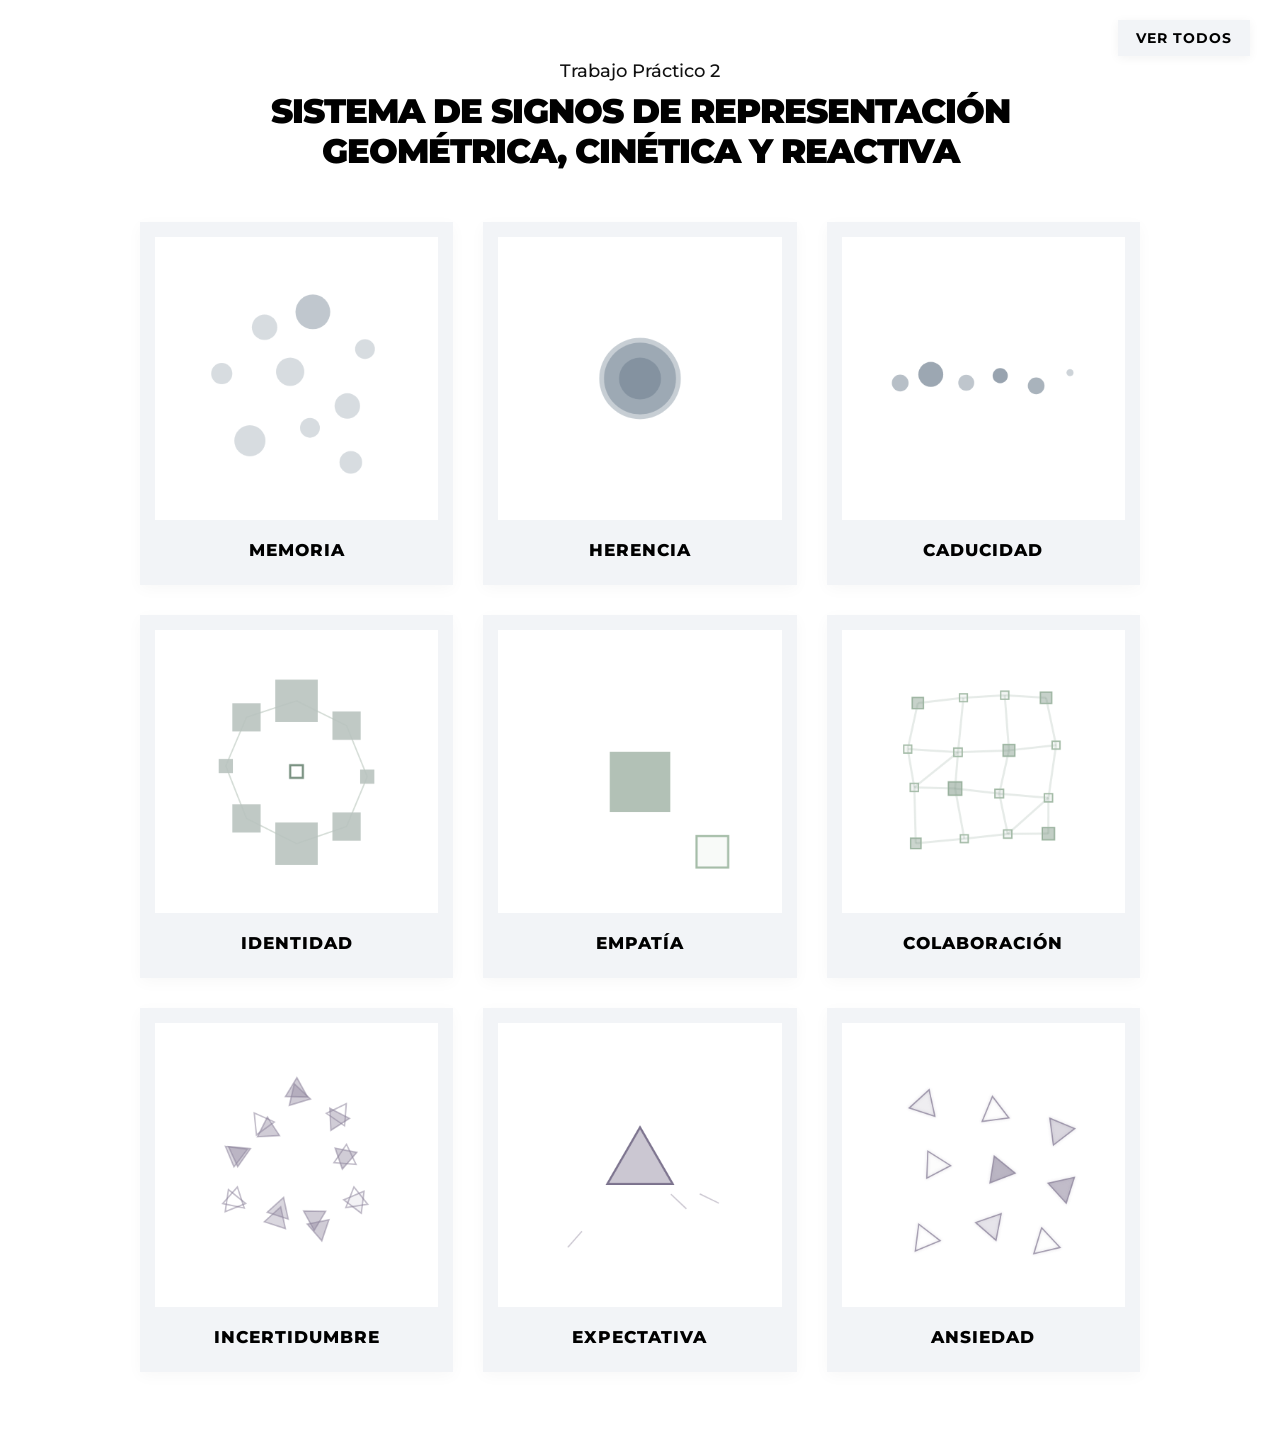
==== commit 8d848b23: "Cambiar nombre de lamina a "ver todos"" ====
--- a/index.html
+++ b/index.html
@@ -15,7 +15,7 @@
 
 <body>
     <!-- Botón de Modo Lámina (Solo PC) -->
-    <button id="btn-fullscreen-grid" class="desk-only">MODO LÁMINA</button>
+    <button id="btn-fullscreen-grid" class="desk-only">VER TODOS</button>
 
     <header>
         <p class="subtitle">Trabajo Práctico 2</p>
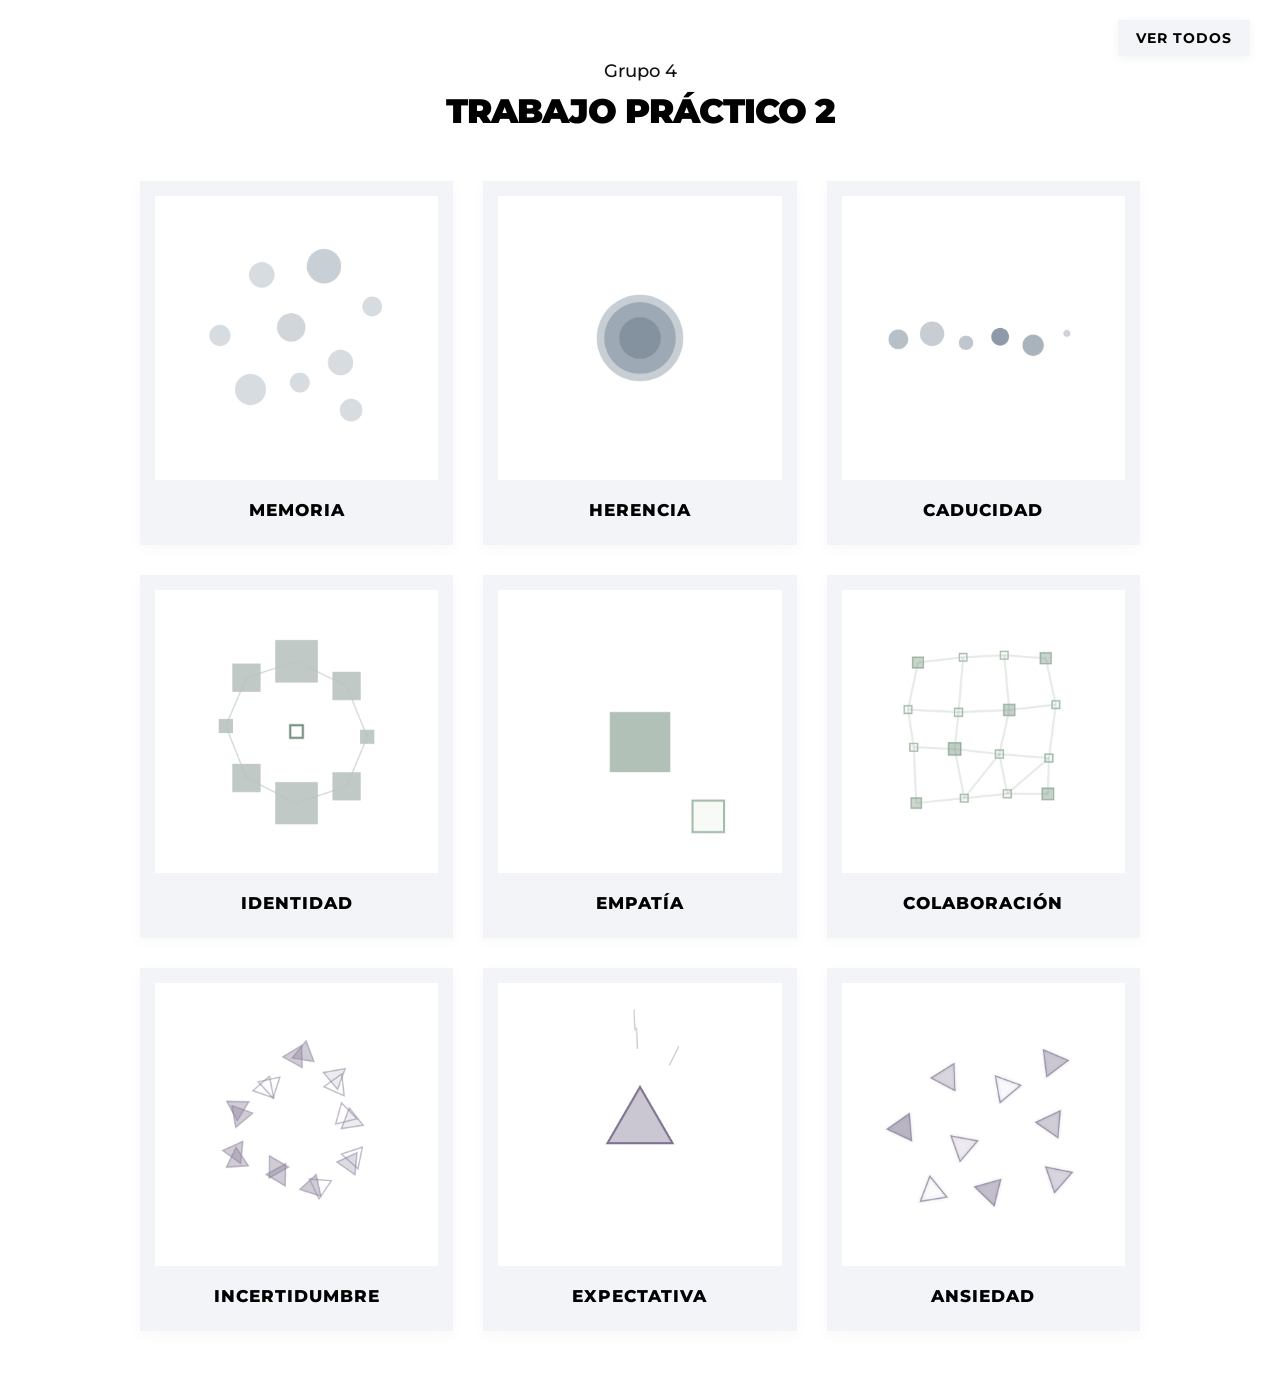
==== commit b2504f36: "cambiar titulo" ====
--- a/index.html
+++ b/index.html
@@ -18,8 +18,8 @@
     <button id="btn-fullscreen-grid" class="desk-only">VER TODOS</button>
 
     <header>
-        <p class="subtitle">Trabajo Práctico 2</p>
-        <h1>SISTEMA DE SIGNOS DE REPRESENTACIÓN<br>GEOMÉTRICA, CINÉTICA Y REACTIVA</h1>
+        <p class="subtitle">Grupo 4</p>
+        <h1>Trabajo Práctico 2</h1>
     </header>
 
     <div class="system-grid">
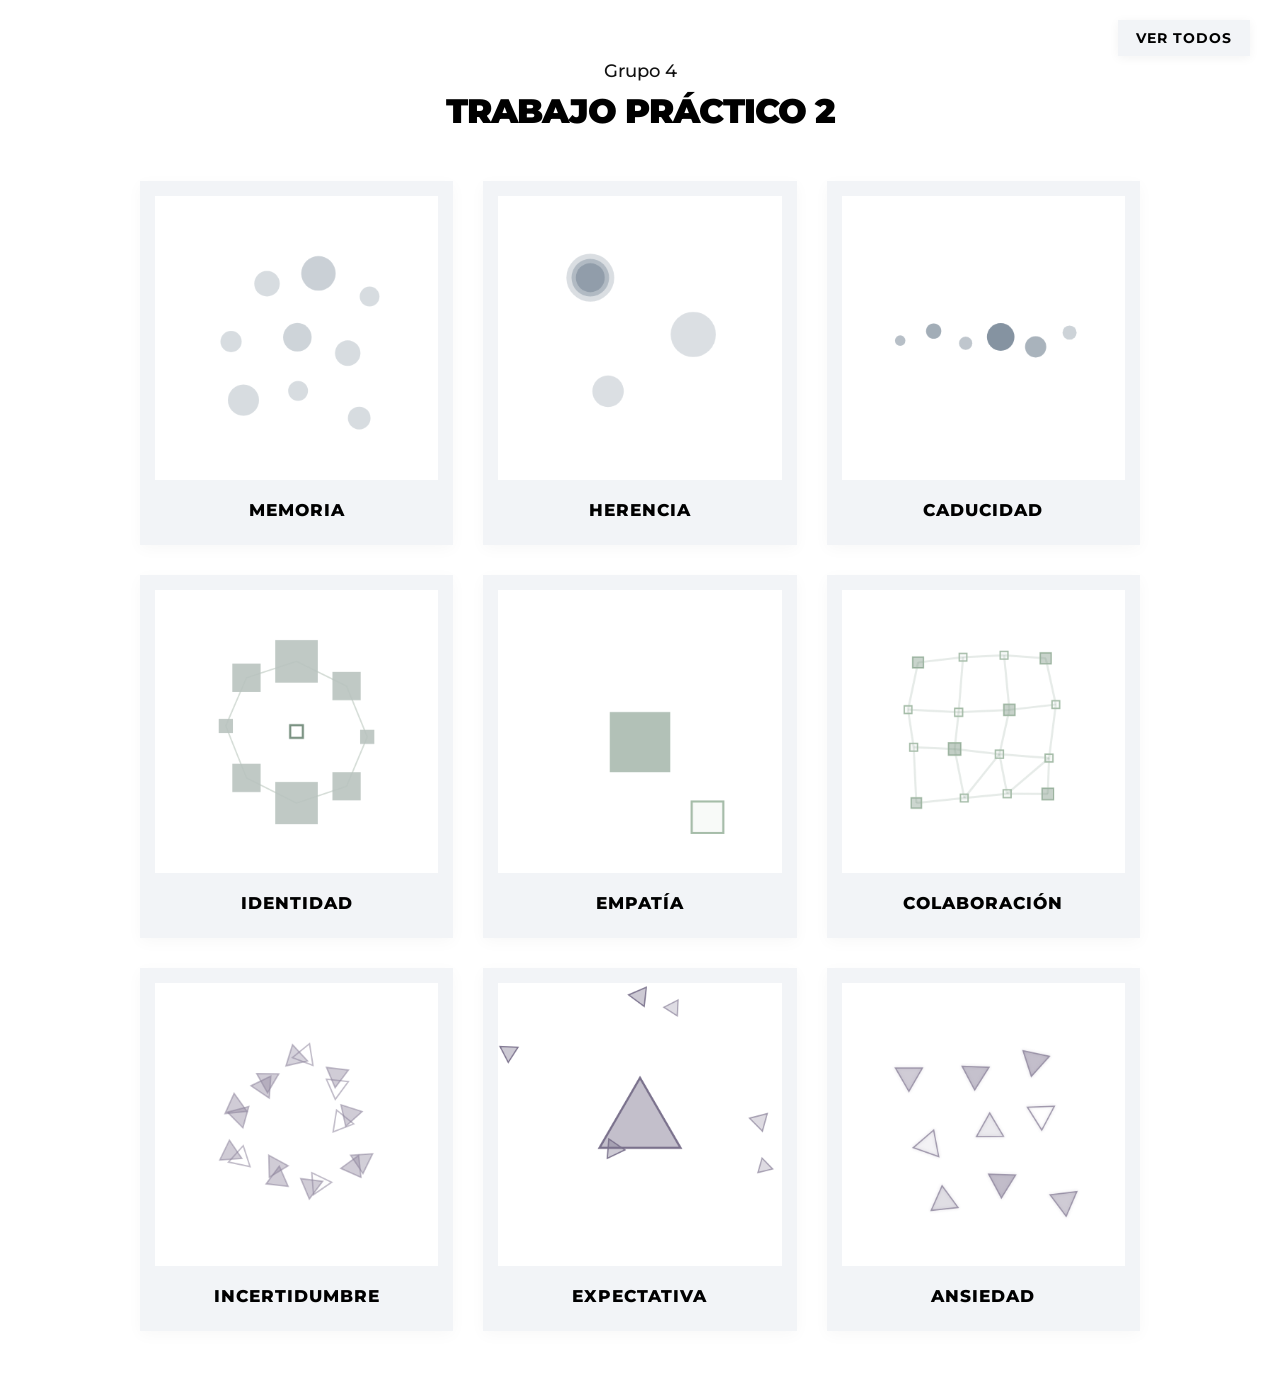
==== commit 9119de3a: "Actualizar HTML" ====
--- a/index.html
+++ b/index.html
@@ -70,7 +70,14 @@
     <div id="detail-overlay" class="hidden">
         <div class="detail-content">
             <!-- Botón de volver para PC (Arriba a la izquierda) -->
-            <button class="btn-volver desk-only">← VOLVER</button>
+            <button class="btn-volver desk-only">
+                <svg width="14" height="14" viewBox="0 0 24 24" fill="none" stroke="currentColor" stroke-width="2"
+                    stroke-linecap="square" stroke-linejoin="miter">
+                    <line x1="20" y1="12" x2="4" y2="12"></line>
+                    <polyline points="10 18 4 12 10 6"></polyline>
+                </svg>
+                VOLVER
+            </button>
 
             <div class="detail-left">
                 <span id="detail-subsystem" class="tag"></span>
@@ -83,7 +90,14 @@
             </div>
 
             <!-- Botón de volver para Celular (Abajo de todo) -->
-            <button class="btn-volver mob-only">← VOLVER</button>
+            <button class="btn-volver mob-only">
+                <svg width="14" height="14" viewBox="0 0 24 24" fill="none" stroke="currentColor" stroke-width="2"
+                    stroke-linecap="square" stroke-linejoin="miter">
+                    <line x1="20" y1="12" x2="4" y2="12"></line>
+                    <polyline points="10 18 4 12 10 6"></polyline>
+                </svg>
+                VOLVER
+            </button>
         </div>
     </div>
 
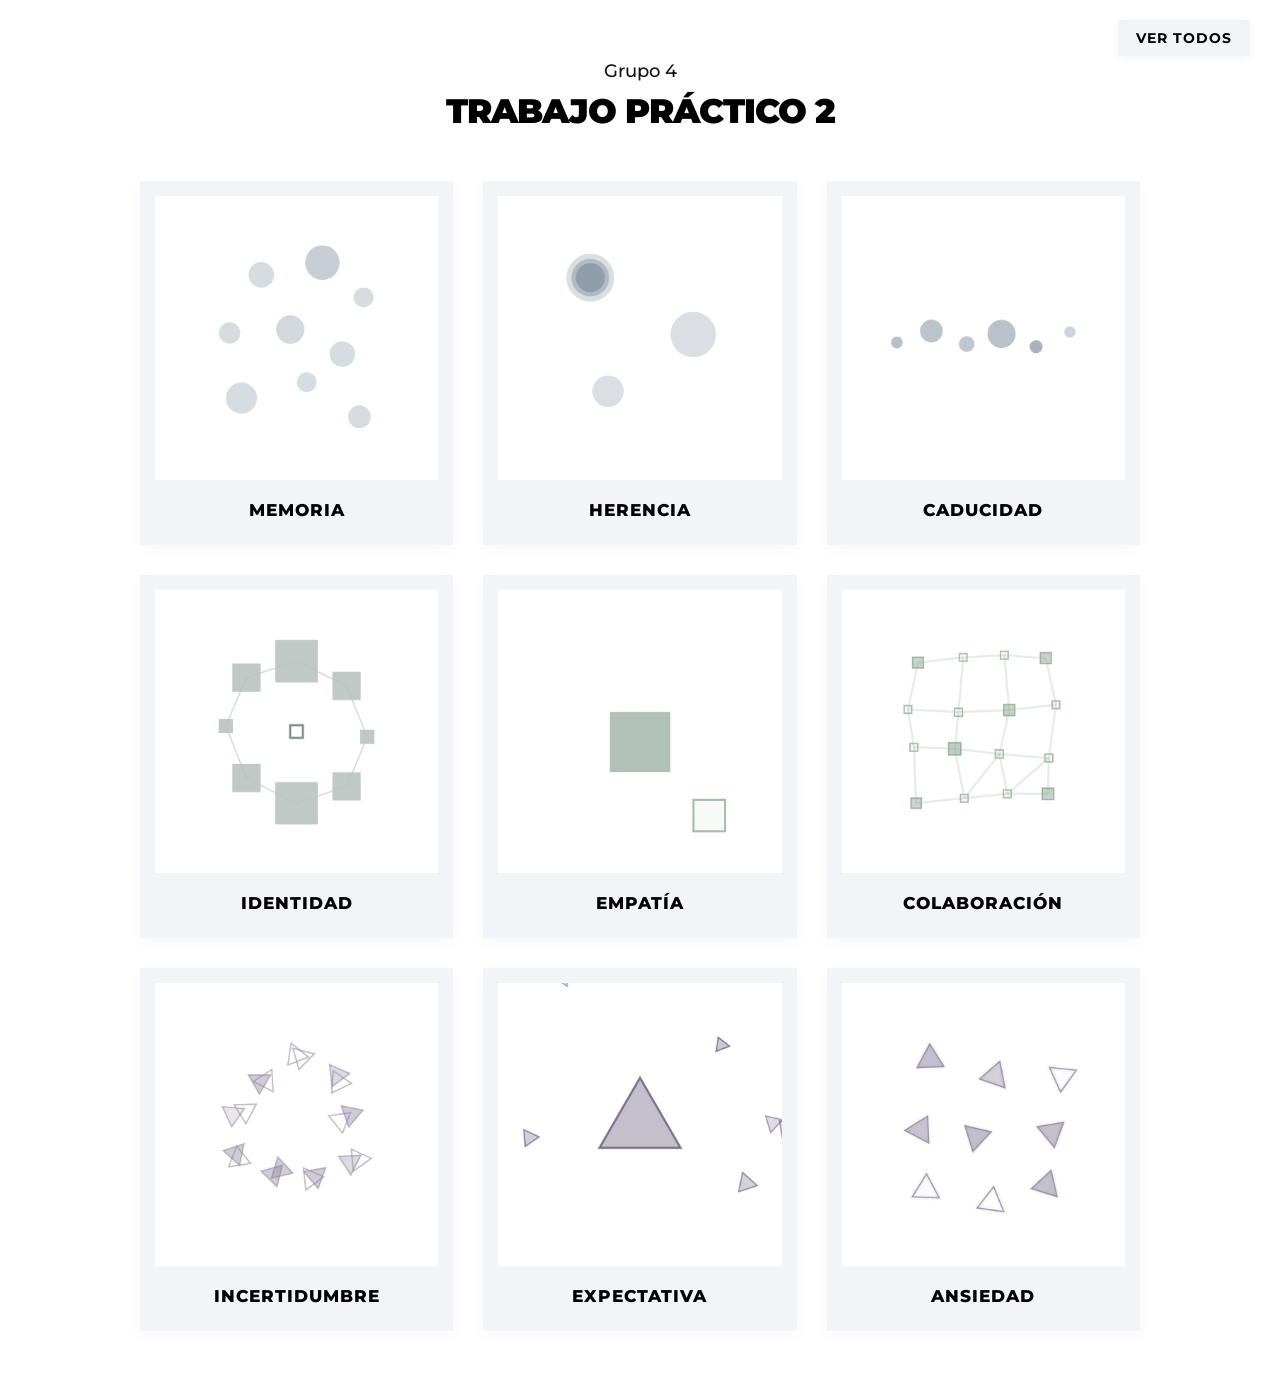
==== commit d50db2fb: "Nuevos archivos modificados. No es el final" ====
--- a/index.html
+++ b/index.html
@@ -104,4 +104,4 @@
     <script src="script.js"></script>
 </body>
 
-</html>
+</html>
--- a/style.css
+++ b/style.css
@@ -123,12 +123,22 @@
     color: #000;
     border: none;
     font-family: 'Montserrat', sans-serif;
-    font-weight: 600;
+    font-weight: 500; 
     font-size: 0.95rem;
+    text-transform: uppercase;
+    letter-spacing: -0.05em; 
     cursor: pointer;
-    letter-spacing: 1px;
     z-index: 1010;
     transition: transform 0.2s ease;
+    display: flex;
+    align-items: center;
+    justify-content: center;
+    gap: 6px; 
+}
+
+/* NUEVO: Forzamos que el botón de celu se oculte en escritorio */
+.btn-volver.mob-only {
+    display: none;
 }
 
 .btn-volver:hover { transform: translateX(-4px); }
@@ -244,6 +254,7 @@
         margin-top: 20px;
         margin-bottom: 50px; 
         font-size: 1rem;
+        display: flex !important;
     }
 }
 
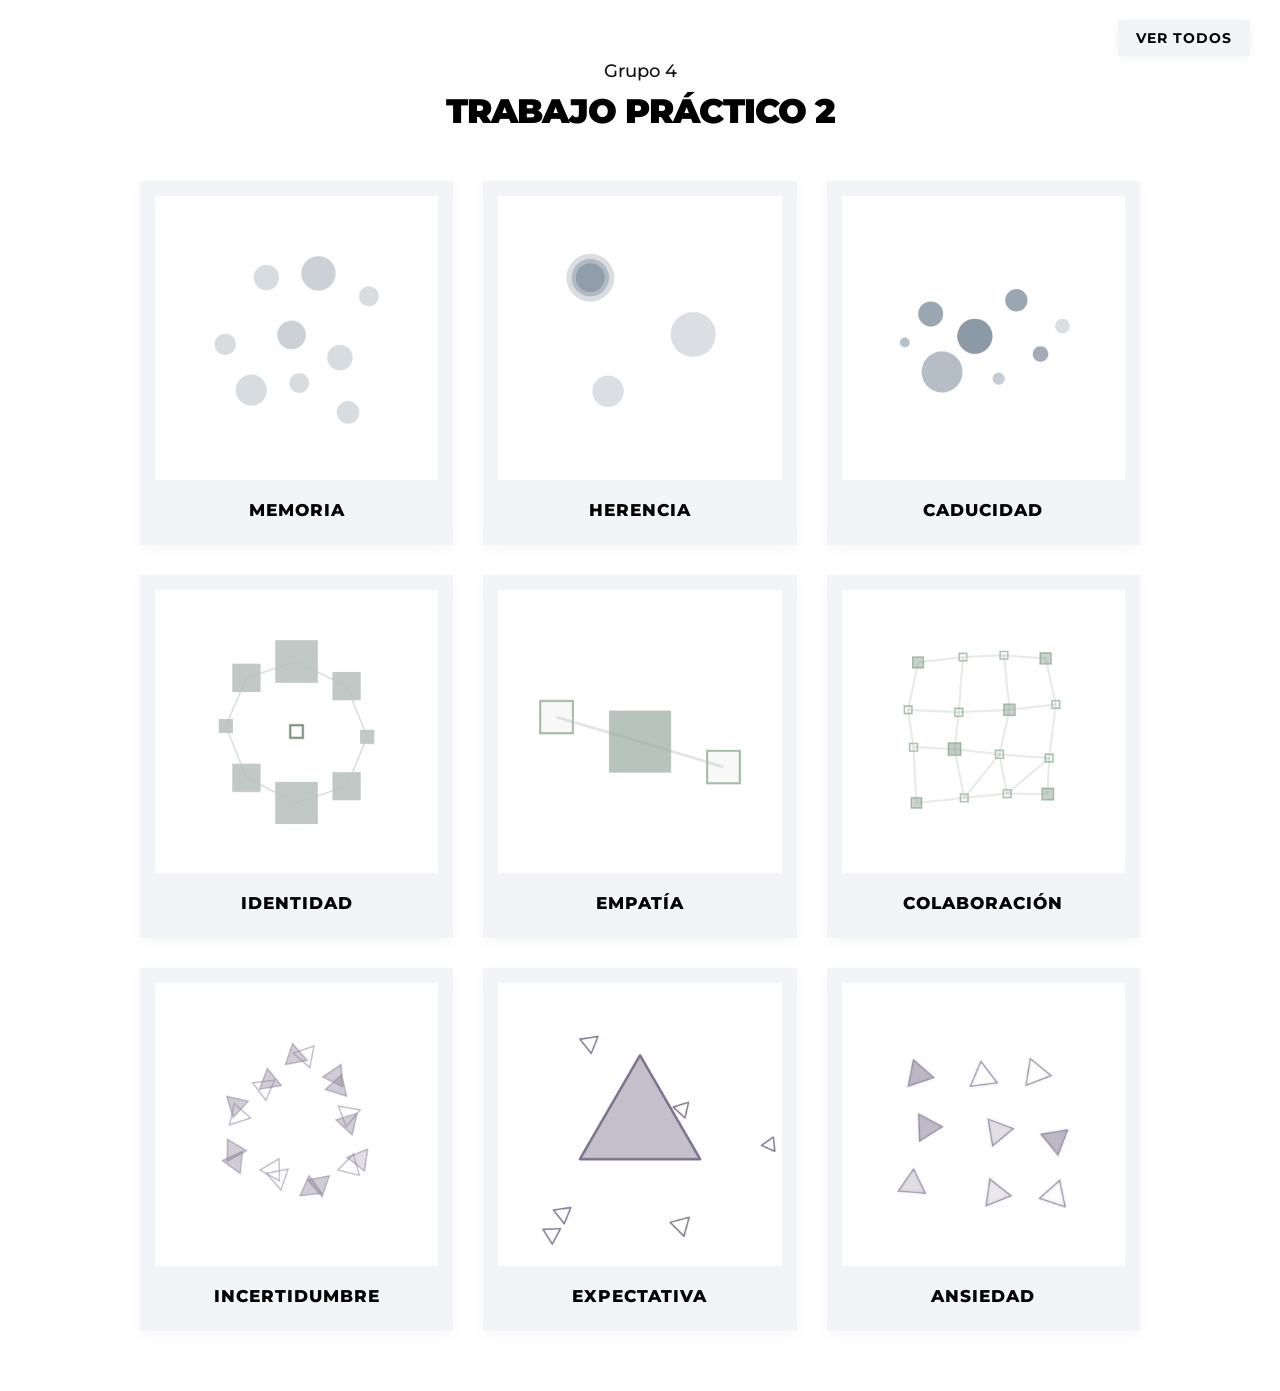
==== commit 8c9af889: "último index" ====
--- a/index.html
+++ b/index.html
@@ -7,14 +7,14 @@
     <title>TP2 - Sistema de Signos Reactivos</title>
     <link rel="preconnect" href="https://fonts.googleapis.com">
     <link rel="preconnect" href="https://fonts.gstatic.com" crossorigin>
-    <!-- Fuente Montserrat en todos los pesos necesarios -->
+    <!-- Fuente Montserrat -->
     <link href="https://fonts.googleapis.com/css2?family=Montserrat:wght@400;500;700;800;900&display=swap"
         rel="stylesheet">
     <link rel="stylesheet" href="style.css">
 </head>
 
 <body>
-    <!-- Botón de Modo Lámina (Solo PC) -->
+    <!-- Botón de Ver Todos (Solo PC) -->
     <button id="btn-fullscreen-grid" class="desk-only">VER TODOS</button>
 
     <header>
@@ -104,4 +104,4 @@
     <script src="script.js"></script>
 </body>
 
-</html>+</html>
